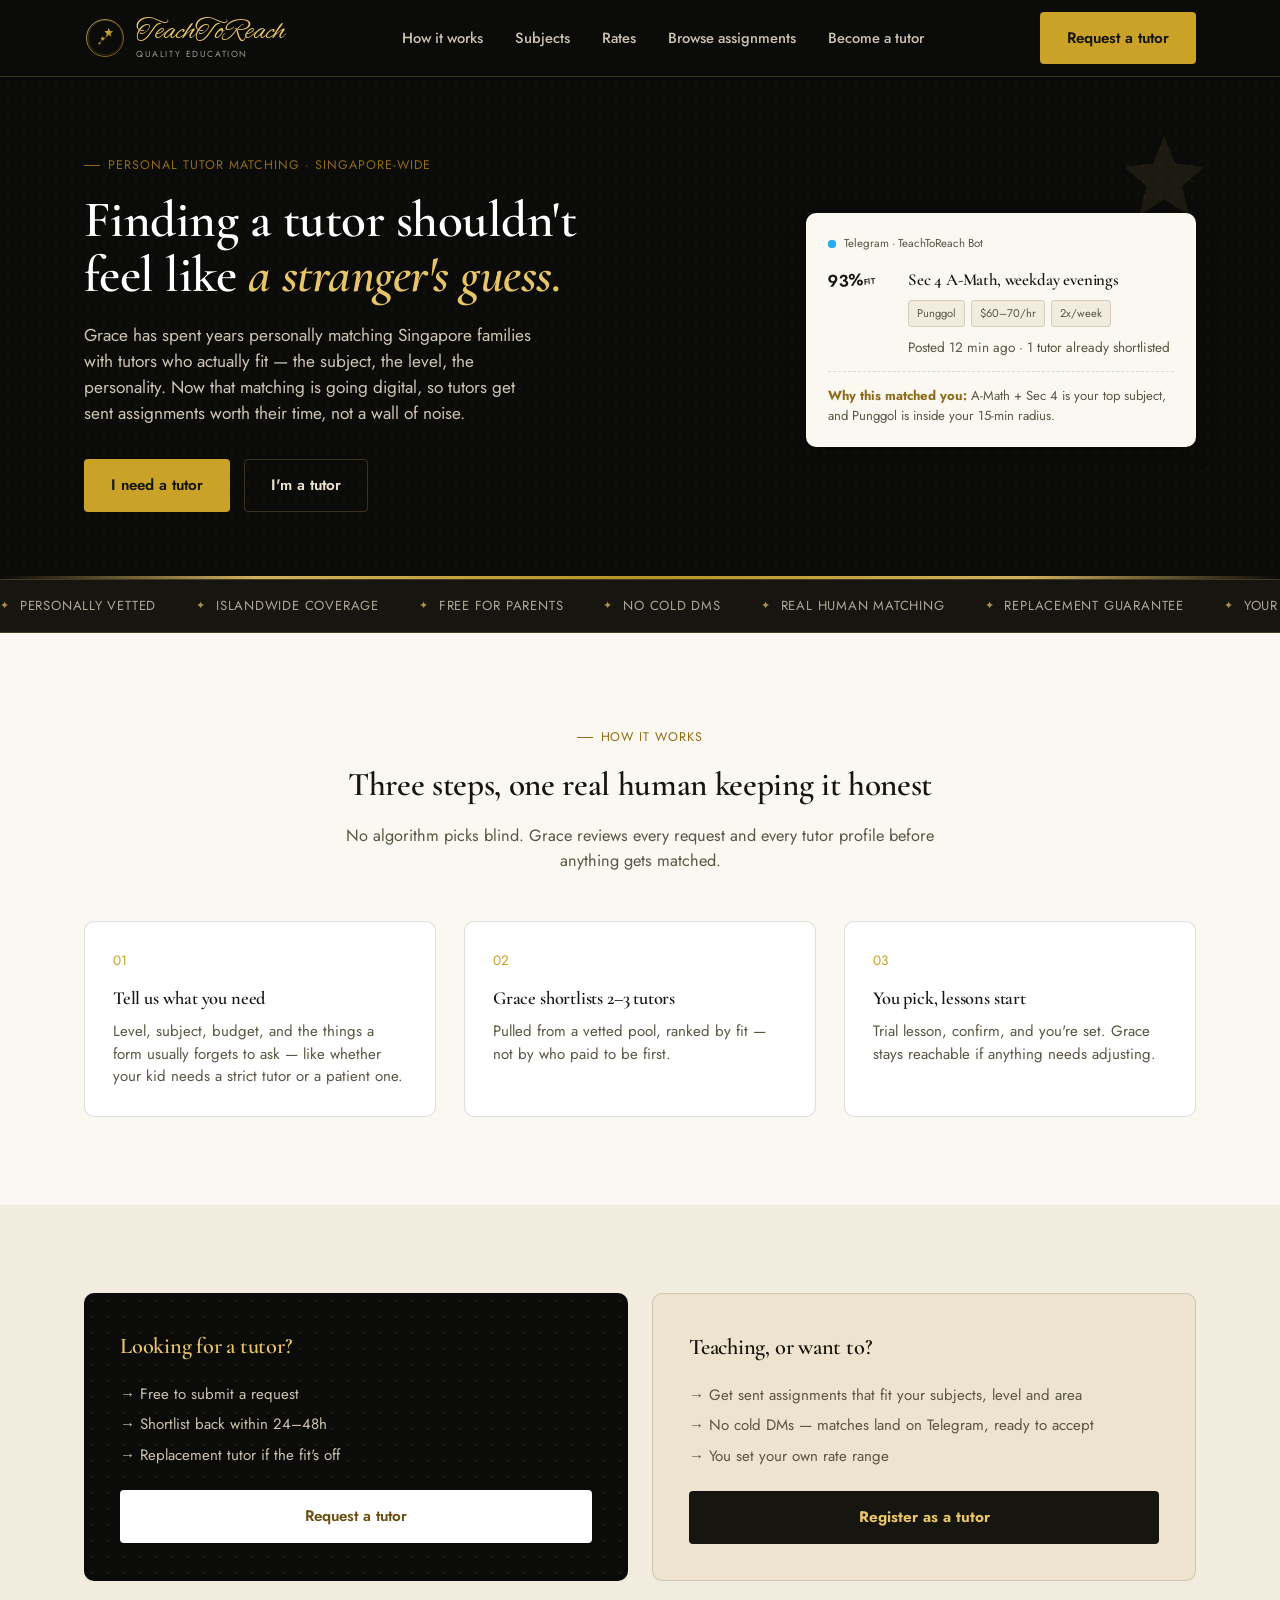
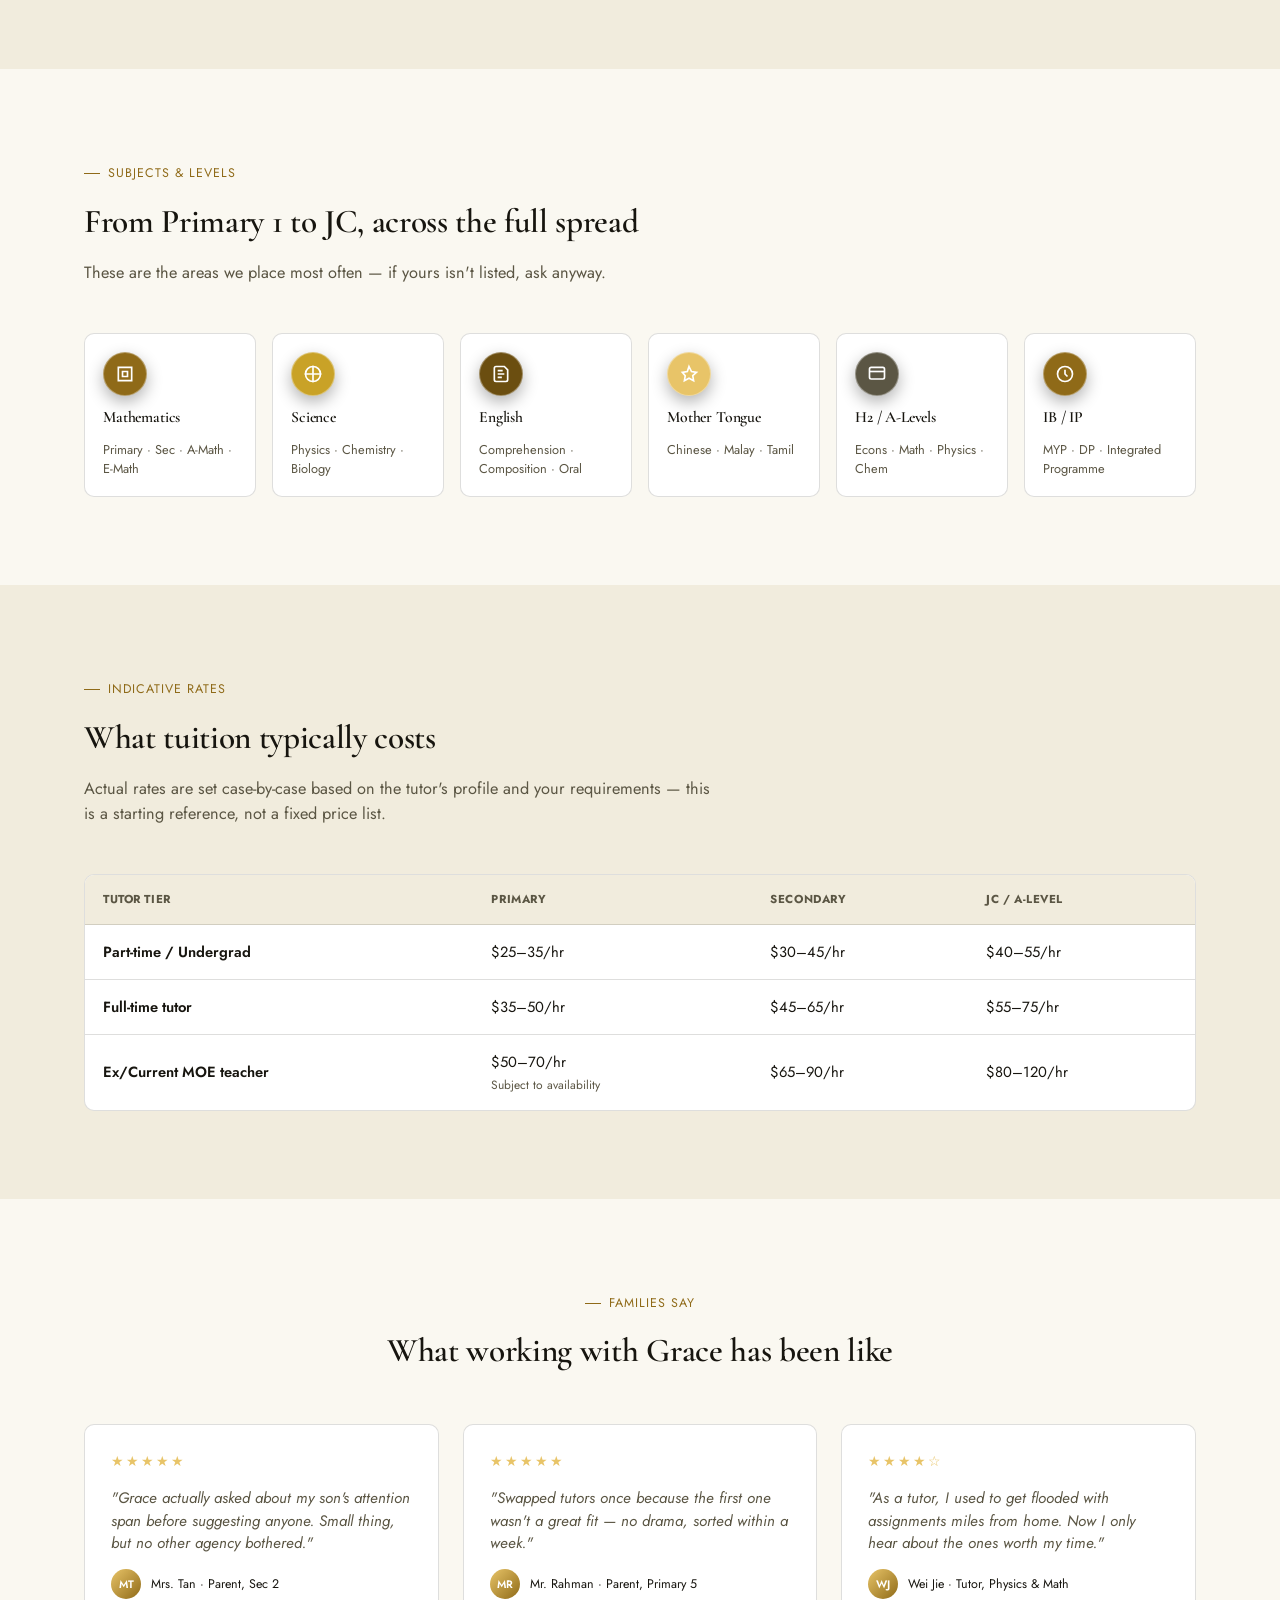
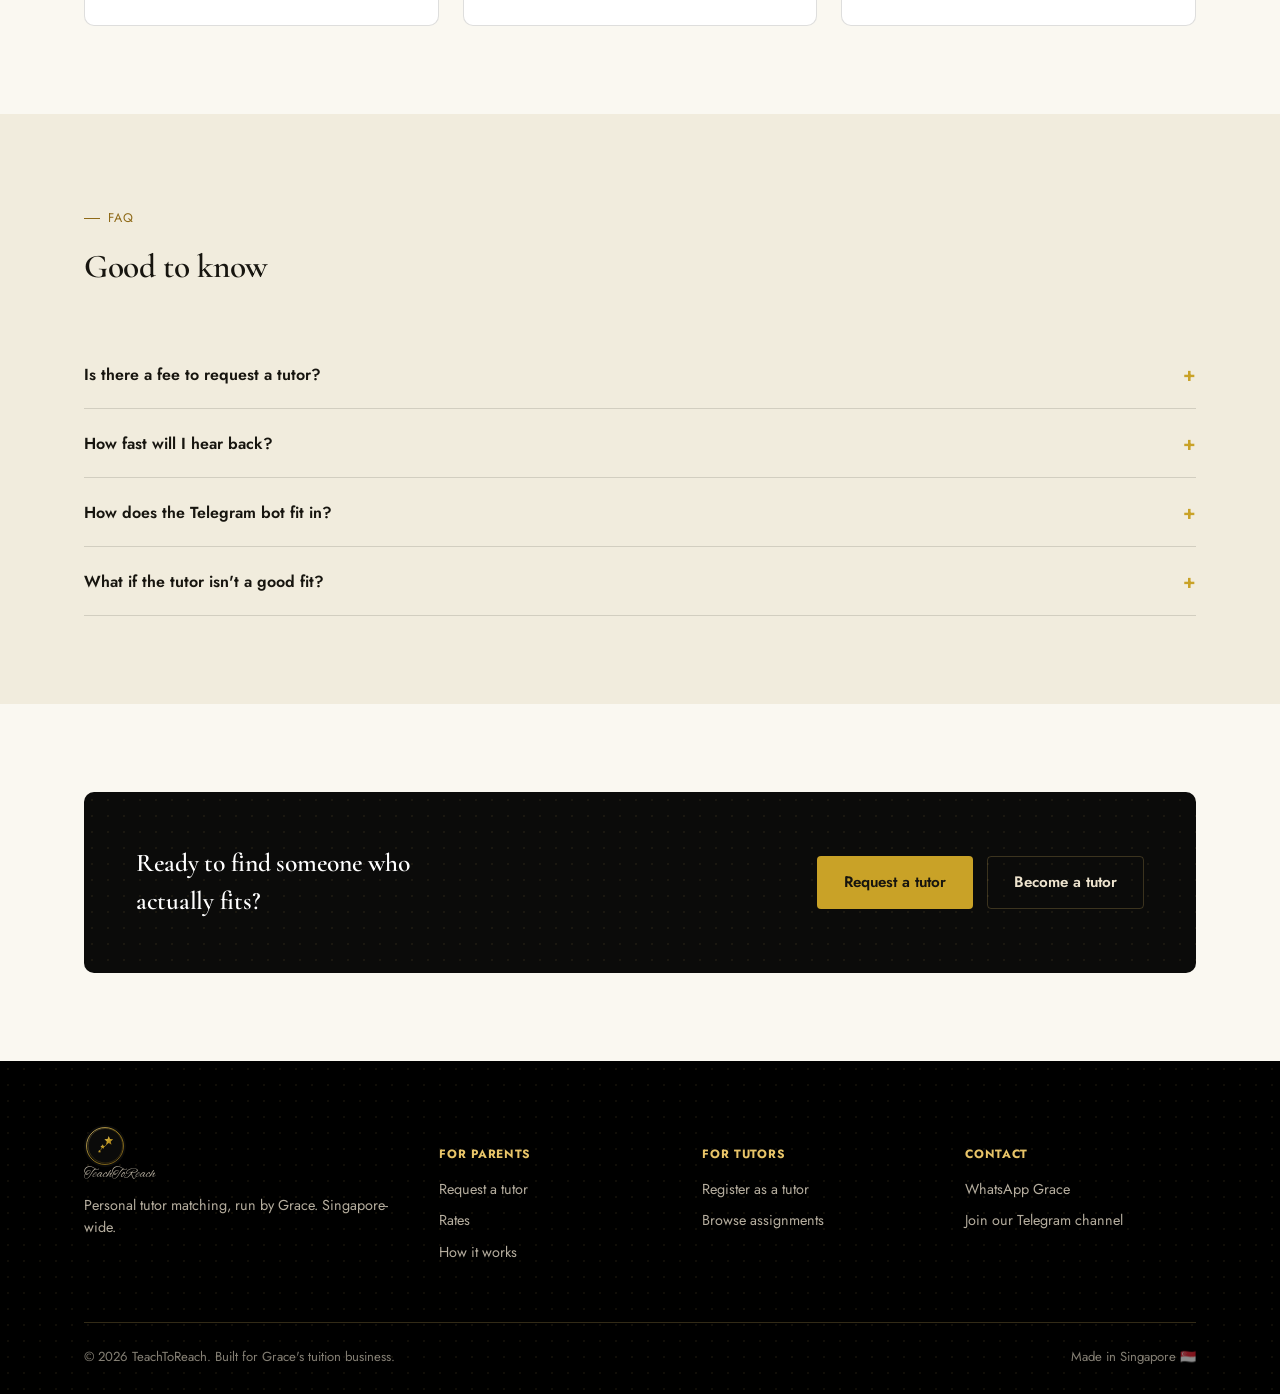
==== index.html @ 52c6189c "Wire up Grace's real Telegram channel link Replaces the placeholder Telegram links (become-tutor.htm" ====
<!DOCTYPE html>
<html lang="en">
<head>
<meta charset="UTF-8">
<meta name="viewport" content="width=device-width, initial-scale=1.0">
<title>TeachToReach — Personal tutor matching in Singapore</title>
<meta name="description" content="Grace matches Singapore families with the right tutor — and soon, tutors get matched to assignments that actually fit them, straight on Telegram.">
<link rel="icon" href="assets/logo.svg" type="image/svg+xml">
<link rel="stylesheet" href="css/styles.css?v=7">
</head>
<body>

<nav class="site-nav">
  <div class="container inner">
    <a href="index.html" class="logo"><img src="assets/logo.svg" alt="TeachToReach" class="mark"><span><span class="wordmark">TeachToReach</span><span class="logo-tagline">Quality Education</span></span></a>
    <ul class="nav-links">
      <li><a href="index.html#how-it-works">How it works</a></li>
      <li><a href="index.html#subjects">Subjects</a></li>
      <li><a href="index.html#rates">Rates</a></li>
      <li><a href="assignments.html">Browse assignments</a></li>
      <li><a href="become-tutor.html">Become a tutor</a></li>
    </ul>
    <div class="nav-cta">
      <a href="request-tutor.html" class="btn btn-coral">Request a tutor</a>
      <button class="nav-toggle" aria-label="Menu">☰</button>
    </div>
  </div>
</nav>

<header class="hero">
  <svg class="hero-deco" viewBox="0 0 200 200" xmlns="http://www.w3.org/2000/svg" aria-hidden="true">
    <path fill="#E8C468" d="M118 52 L123.8 66.6 L139 68.4 L127.4 78.6 L131 93.6 L118 85.6 L105 93.6 L108.6 78.6 L97 68.4 L112.2 66.6 Z"/>
    <path fill="#E8C468" d="M89 92 L92 99.4 L99.8 100.4 L94 105.6 L95.8 113.2 L89 109.2 L82.2 113.2 L84 105.6 L78.2 100.4 L86 99.4 Z"/>
    <path fill="#E8C468" d="M74 118 L76 122.8 L81.2 123.4 L77.2 126.9 L78.5 132 L74 129.3 L69.5 132 L70.8 126.9 L66.8 123.4 L72 122.8 Z"/>
  </svg>
  <div class="container inner">
    <div>
      <span class="eyebrow">Personal tutor matching · Singapore-wide</span>
      <h1>Finding a tutor shouldn't feel like <em>a stranger's guess.</em></h1>
      <p class="lead">Grace has spent years personally matching Singapore families with tutors who actually fit — the subject, the level, the personality. Now that matching is going digital, so tutors get sent assignments worth their time, not a wall of noise.</p>
      <div class="hero-ctas">
        <a href="request-tutor.html" class="btn btn-coral">I need a tutor</a>
        <a href="become-tutor.html" class="btn btn-outline-dark">I'm a tutor</a>
      </div>
    </div>

    <div class="match-card">
      <div class="tg-strip"><span class="tg-dot"></span> Telegram · TeachToReach Bot</div>
      <div class="row">
        <div class="tile-score high"><span class="num">93%</span><span class="lbl">FIT</span></div>
        <div>
          <h4>Sec 4 A-Math, weekday evenings</h4>
          <div class="tags">
            <span class="tag">Punggol</span>
            <span class="tag">$60–70/hr</span>
            <span class="tag">2x/week</span>
          </div>
          <p class="meta">Posted 12 min ago · 1 tutor already shortlisted</p>
        </div>
      </div>
      <div class="why"><b>Why this matched you:</b> A-Math + Sec 4 is your top subject, and Punggol is inside your 15-min radius.</div>
    </div>
  </div>
  <div class="tile-divider"></div>
</header>

<div class="marquee-strip">
  <div class="marquee-track">
    <span>Personally Vetted</span><span>Islandwide Coverage</span><span>Free For Parents</span><span>No Cold DMs</span><span>Real Human Matching</span><span>Replacement Guarantee</span><span>Your Fit, Your Choice</span><span>Quality Education</span>
    <span>Personally Vetted</span><span>Islandwide Coverage</span><span>Free For Parents</span><span>No Cold DMs</span><span>Real Human Matching</span><span>Replacement Guarantee</span><span>Your Fit, Your Choice</span><span>Quality Education</span>
  </div>
</div>

<section id="how-it-works">
  <div class="container">
    <div class="section-head center" style="margin-left:auto;margin-right:auto;">
      <span class="eyebrow">How it works</span>
      <h2>Three steps, one real human keeping it honest</h2>
      <p>No algorithm picks blind. Grace reviews every request and every tutor profile before anything gets matched.</p>
    </div>
    <div class="steps reveal">
      <div class="step">
        <span class="n">01</span>
        <h3>Tell us what you need</h3>
        <p>Level, subject, budget, and the things a form usually forgets to ask — like whether your kid needs a strict tutor or a patient one.</p>
      </div>
      <div class="step">
        <span class="n">02</span>
        <h3>Grace shortlists 2–3 tutors</h3>
        <p>Pulled from a vetted pool, ranked by fit — not by who paid to be first.</p>
      </div>
      <div class="step">
        <span class="n">03</span>
        <h3>You pick, lessons start</h3>
        <p>Trial lesson, confirm, and you're set. Grace stays reachable if anything needs adjusting.</p>
      </div>
    </div>
  </div>
</section>

<section style="background:var(--paper-2);">
  <div class="container">
    <div class="split reveal">
      <div class="split-card parent">
        <h3>Looking for a tutor?</h3>
        <ul>
          <li>→ Free to submit a request</li>
          <li>→ Shortlist back within 24–48h</li>
          <li>→ Replacement tutor if the fit's off</li>
        </ul>
        <a href="request-tutor.html" class="btn btn-block" style="background:#fff;color:var(--jade-dark);">Request a tutor</a>
      </div>
      <div class="split-card tutor">
        <h3>Teaching, or want to?</h3>
        <ul>
          <li>→ Get sent assignments that fit your subjects, level and area</li>
          <li>→ No cold DMs — matches land on Telegram, ready to accept</li>
          <li>→ You set your own rate range</li>
        </ul>
        <a href="become-tutor.html" class="btn btn-jade btn-block">Register as a tutor</a>
      </div>
    </div>
  </div>
</section>

<section id="subjects">
  <div class="container">
    <div class="section-head">
      <span class="eyebrow">Subjects &amp; levels</span>
      <h2>From Primary 1 to JC, across the full spread</h2>
      <p>These are the areas we place most often — if yours isn't listed, ask anyway.</p>
    </div>
    <div class="subject-grid reveal">
      <div class="subject-chip">
        <div class="tile"><svg viewBox="0 0 24 24" fill="none" stroke="currentColor" stroke-width="2"><path d="M4 4h16v16H4z"/><path d="M9 9h6v6H9z"/></svg></div>
        <h4>Mathematics</h4><p>Primary · Sec · A-Math · E-Math</p>
      </div>
      <div class="subject-chip">
        <div class="tile" style="--tile-c:var(--coral);"><svg viewBox="0 0 24 24" fill="none" stroke="currentColor" stroke-width="2"><path d="M12 2v20M2 12h20"/><circle cx="12" cy="12" r="9"/></svg></div>
        <h4>Science</h4><p>Physics · Chemistry · Biology</p>
      </div>
      <div class="subject-chip">
        <div class="tile" style="--tile-c:var(--jade-dark);"><svg viewBox="0 0 24 24" fill="none" stroke="currentColor" stroke-width="2"><path d="M4 19V5a2 2 0 012-2h10l4 4v12a2 2 0 01-2 2H6a2 2 0 01-2-2z"/><path d="M8 8h6M8 12h8M8 16h5"/></svg></div>
        <h4>English</h4><p>Comprehension · Composition · Oral</p>
      </div>
      <div class="subject-chip">
        <div class="tile" style="--tile-c:var(--marigold);"><svg viewBox="0 0 24 24" fill="none" stroke="currentColor" stroke-width="2"><path d="M12 3l3 6 6 1-4.5 4 1 6-5.5-3-5.5 3 1-6L4 10l6-1z"/></svg></div>
        <h4>Mother Tongue</h4><p>Chinese · Malay · Tamil</p>
      </div>
      <div class="subject-chip">
        <div class="tile" style="--tile-c:var(--ink-soft);"><svg viewBox="0 0 24 24" fill="none" stroke="currentColor" stroke-width="2"><rect x="3" y="4" width="18" height="14" rx="2"/><path d="M3 9h18"/></svg></div>
        <h4>H2 / A-Levels</h4><p>Econs · Math · Physics · Chem</p>
      </div>
      <div class="subject-chip">
        <div class="tile" style="--tile-c:var(--jade);"><svg viewBox="0 0 24 24" fill="none" stroke="currentColor" stroke-width="2"><circle cx="12" cy="12" r="9"/><path d="M12 7v5l3 3"/></svg></div>
        <h4>IB / IP</h4><p>MYP · DP · Integrated Programme</p>
      </div>
    </div>
  </div>
</section>

<section id="rates" style="background:var(--paper-2);">
  <div class="container">
    <div class="section-head">
      <span class="eyebrow">Indicative rates</span>
      <h2>What tuition typically costs</h2>
      <p>Actual rates are set case-by-case based on the tutor's profile and your requirements — this is a starting reference, not a fixed price list.</p>
    </div>
    <div class="rates-wrap reveal">
      <table class="rates">
        <thead>
          <tr><th>Tutor tier</th><th>Primary</th><th>Secondary</th><th>JC / A-Level</th></tr>
        </thead>
        <tbody>
          <tr><td class="tier">Part-time / Undergrad</td><td>$25–35/hr</td><td>$30–45/hr</td><td>$40–55/hr</td></tr>
          <tr><td class="tier">Full-time tutor</td><td>$35–50/hr</td><td>$45–65/hr</td><td>$55–75/hr</td></tr>
          <tr><td class="tier">Ex/Current MOE teacher</td><td>$50–70/hr <span class="note">Subject to availability</span></td><td>$65–90/hr</td><td>$80–120/hr</td></tr>
        </tbody>
      </table>
    </div>
  </div>
</section>

<section>
  <div class="container">
    <div class="section-head center" style="margin-left:auto;margin-right:auto;">
      <span class="eyebrow">Families say</span>
      <h2>What working with Grace has been like</h2>
    </div>
    <div class="testi-grid reveal">
      <div class="testi">
        <div class="stars">★★★★★</div>
        <p>"Grace actually asked about my son's attention span before suggesting anyone. Small thing, but no other agency bothered."</p>
        <div class="who"><span class="avatar">MT</span> Mrs. Tan · Parent, Sec 2</div>
      </div>
      <div class="testi">
        <div class="stars">★★★★★</div>
        <p>"Swapped tutors once because the first one wasn't a great fit — no drama, sorted within a week."</p>
        <div class="who"><span class="avatar">MR</span> Mr. Rahman · Parent, Primary 5</div>
      </div>
      <div class="testi">
        <div class="stars">★★★★☆</div>
        <p>"As a tutor, I used to get flooded with assignments miles from home. Now I only hear about the ones worth my time."</p>
        <div class="who"><span class="avatar">WJ</span> Wei Jie · Tutor, Physics &amp; Math</div>
      </div>
    </div>
  </div>
</section>

<section style="background:var(--paper-2);">
  <div class="container">
    <div class="section-head">
      <span class="eyebrow">FAQ</span>
      <h2>Good to know</h2>
    </div>
    <div class="faq-list reveal">
      <div class="faq-item">
        <button class="faq-q">Is there a fee to request a tutor? <span class="plus">+</span></button>
        <div class="faq-a"><p>No — submitting a request and getting a shortlist is free for parents. Agency commission is only built into the tutor's rate.</p></div>
      </div>
      <div class="faq-item">
        <button class="faq-q">How fast will I hear back? <span class="plus">+</span></button>
        <div class="faq-a"><p>Most requests get a shortlist within 24–48 hours, depending on how niche the subject or schedule is.</p></div>
      </div>
      <div class="faq-item">
        <button class="faq-q">How does the Telegram bot fit in? <span class="plus">+</span></button>
        <div class="faq-a"><p>Once you're registered as a tutor, the bot sends you new assignments that match your subjects, levels, location and rate — you accept or pass with one tap, instead of scrolling a group chat.</p></div>
      </div>
      <div class="faq-item">
        <button class="faq-q">What if the tutor isn't a good fit? <span class="plus">+</span></button>
        <div class="faq-a"><p>Let Grace know within the first couple of lessons and she'll find a replacement — no extra agency fee for the swap.</p></div>
      </div>
    </div>
  </div>
</section>

<section>
  <div class="container">
    <div class="cta-band reveal">
      <h2>Ready to find someone who actually fits?</h2>
      <div style="display:flex;gap:14px;flex-wrap:wrap;">
        <a href="request-tutor.html" class="btn btn-coral">Request a tutor</a>
        <a href="become-tutor.html" class="btn btn-outline-dark">Become a tutor</a>
      </div>
    </div>
  </div>
</section>

<footer>
  <div class="container">
    <div class="footer-grid">
      <div>
        <a href="index.html" class="logo" style="margin-bottom:14px;"><img src="assets/logo.svg" alt="TeachToReach" class="mark">TeachToReach</a>
        <p>Personal tutor matching, run by Grace. Singapore-wide.</p>
      </div>
      <div>
        <h5>For parents</h5>
        <a href="request-tutor.html">Request a tutor</a>
        <a href="index.html#rates">Rates</a>
        <a href="index.html#how-it-works">How it works</a>
      </div>
      <div>
        <h5>For tutors</h5>
        <a href="become-tutor.html">Register as a tutor</a>
        <a href="assignments.html">Browse assignments</a>
      </div>
      <div>
        <h5>Contact</h5>
        <a href="#">WhatsApp Grace</a>
        <a href="https://t.me/tuitionassignmentsttrsg" target="_blank" rel="noopener">Join our Telegram channel</a>
      </div>
    </div>
    <div class="foot-bottom">
      <span>© 2026 TeachToReach. Built for Grace's tuition business.</span>
      <span>Made in Singapore 🇸🇬</span>
    </div>
  </div>
</footer>

<script src="js/main.js?v=7"></script>
</body>
</html>
---- css/styles.css ----
/* ==========================================================================
   TeachToReach (TTR) — Design System
   Black-and-gold identity, drawn from the real TTR logo: gold ring, brush
   script wordmark, shooting-star mark, "Quality Education" tagline.
   Script: Alex Brush (logo only) / Display: Cormorant Garamond / Body: Jost
   ========================================================================== */

@import url('https://fonts.googleapis.com/css2?family=Alex+Brush&family=Cormorant+Garamond:ital,wght@0,500;0,600;0,700;1,500;1,600&family=Jost:wght@400;500;600;700&display=swap');

:root{
  --teal-deep: #0B0B0A;
  --teal-deep-2:#000000;
  --jade:       #8F6A18;
  --jade-dark:  #6B4E10;
  --coral:      #C9A227;
  --marigold:   #E8C468;
  --paper:      #FAF8F1;
  --paper-2:    #F1ECDD;
  --sand:       #EDE3CE;
  --ink:        #17150F;
  --ink-soft:   #5B5644;
  --line:       rgba(23,21,15,0.14);
  --line-on-dark: rgba(232,196,104,0.22);

  --font-display: 'Cormorant Garamond', serif;
  --font-script: 'Alex Brush', cursive;
  --font-body: 'Jost', sans-serif;
  --font-mono: 'Jost', sans-serif;

  --radius-s: 4px;
  --radius-m: 10px;
  --shadow-card: 0 1px 2px rgba(0,0,0,0.10), 0 8px 24px rgba(0,0,0,0.14);
  --container: 1160px;
}

*,*::before,*::after{ box-sizing:border-box; }
html{ scroll-behavior:smooth; }
body{
  margin:0;
  font-family:var(--font-body);
  color:var(--ink);
  background:var(--paper);
  -webkit-font-smoothing:antialiased;
  line-height:1.5;
}
img,svg{ display:block; max-width:100%; }
a{ color:inherit; text-decoration:none; }
ul{ list-style:none; margin:0; padding:0; }
h1,h2,h3,h4{ font-family:var(--font-display); margin:0; font-weight:600; letter-spacing:-0.01em; }
p{ margin:0; }
button{ font-family:inherit; cursor:pointer; }
input,select,textarea{ font-family:inherit; font-size:1rem; }

:focus-visible{
  outline:2.5px solid var(--coral);
  outline-offset:2px;
}

.container{
  max-width:var(--container);
  margin:0 auto;
  padding:0 24px;
}
.eyebrow{
  font-family:var(--font-mono);
  font-size:0.78rem;
  letter-spacing:0.08em;
  text-transform:uppercase;
  color:var(--jade);
  display:inline-flex;
  align-items:center;
  gap:8px;
}
.eyebrow::before{
  content:'';
  width:16px; height:1px;
  background:var(--jade);
}
section{ padding:88px 0; }
@media (max-width:720px){ section{ padding:56px 0; } }

/* ---------- Buttons ---------- */
.btn{
  display:inline-flex;
  align-items:center;
  justify-content:center;
  gap:8px;
  padding:14px 26px;
  border-radius:var(--radius-s);
  font-weight:600;
  font-size:0.95rem;
  border:1.5px solid transparent;
  transition:transform .15s ease, background .15s ease, border-color .15s ease, color .15s ease;
  white-space:nowrap;
}
.btn:hover{ transform:translateY(-1px); }
.btn-coral{ background:var(--coral); color:var(--ink); }
.btn-coral:hover{ background:var(--marigold); }
.btn-outline-dark{ border-color:var(--line-on-dark); color:var(--sand); }
.btn-outline-dark:hover{ border-color:var(--marigold); color:var(--marigold); }
.btn-outline{ border-color:var(--line); color:var(--ink); }
.btn-outline:hover{ border-color:var(--ink); }
.btn-jade{ background:var(--jade); color:#fff; font-weight:700; }
.btn-jade:hover{ background:var(--jade-dark); }
.split-card.tutor .btn-jade{ background:var(--ink); color:var(--marigold); }
.split-card.tutor .btn-jade:hover{ background:#000; }
.btn-block{ width:100%; }
.btn-ghost{ color:var(--jade); font-weight:600; }
.btn-ghost::after{ content:'→'; margin-left:6px; transition:transform .15s ease; display:inline-block; }
.btn-ghost:hover::after{ transform:translateX(3px); }

/* ---------- Tile badge (signature element: gold seal/medallion, echoing the logo's ring) ---------- */
.tile{
  --tile-c: var(--jade);
  width:64px; height:64px;
  background:var(--tile-c);
  border-radius:50%;
  border:1.5px solid rgba(255,255,255,0.35);
  display:flex;
  align-items:center;
  justify-content:center;
  color:#fff;
  flex-shrink:0;
  box-shadow: 0 6px 16px rgba(0,0,0,0.30);
}
.tile svg{ width:26px; height:26px; }
.tile-score{
  --tile-c: var(--marigold);
  width:66px; height:66px;
  flex-shrink:0;
  border-radius:50%;
  transform:rotate(-4deg);
  border:1.5px dashed rgba(255,255,255,0.5);
  font-family:var(--font-mono);
  font-weight:600;
  flex-direction:column;
  gap:0;
}
.tile-score .num{ font-size:1.05rem; line-height:1; font-weight:600; }
.tile-score .lbl{ font-size:0.52rem; letter-spacing:0.06em; opacity:0.9; }
.tile-score.high{ --tile-c: var(--jade); }
.tile-score.mid{ --tile-c: var(--marigold); }
.tile-score.low{ --tile-c: var(--ink-soft); }

/* ---------- Gold hairline divider ---------- */
.tile-divider{
  height:3px;
  background-image: linear-gradient(90deg,
    transparent 0%, var(--marigold) 20%, var(--coral) 50%, var(--marigold) 80%, transparent 100%);
  opacity:0.9;
}

/* ---------- Nav ---------- */
.site-nav{
  position:sticky; top:0; z-index:50;
  background:var(--teal-deep);
  border-bottom:1px solid var(--line-on-dark);
}
.site-nav .inner{
  display:flex; align-items:center; justify-content:space-between;
  height:76px;
}
.logo{
  font-family:var(--font-script);
  font-size:1.9rem; font-weight:400;
  color:var(--marigold);
  display:flex; align-items:center; gap:10px;
  line-height:1;
}
.logo img.mark{
  width:42px; height:42px; border-radius:50%;
  flex-shrink:0;
}
.logo > span{ display:flex; flex-direction:column; }
.logo .wordmark{ line-height:1; }
.logo-tagline{
  font-family:var(--font-body);
  font-size:0.55rem; letter-spacing:0.18em; text-transform:uppercase;
  color:var(--sand); opacity:0.65; display:block; margin-top:3px;
}
.nav-links{ display:flex; align-items:center; gap:32px; }
.nav-links a{
  color:var(--sand); font-size:0.92rem; font-weight:500; opacity:0.85;
}
.nav-links a:hover{ opacity:1; }
.nav-cta{ display:flex; gap:12px; align-items:center; flex-shrink:0; }
.nav-toggle{
  display:none; background:none; border:1.5px solid var(--line-on-dark); color:var(--sand);
  width:38px; height:38px; border-radius:var(--radius-s); font-size:1rem; flex-shrink:0;
}
@media (max-width:880px){
  .nav-links{ display:none; }
  .nav-cta .btn-outline-dark{ display:none; }
  .nav-toggle{ display:block; }
}
@media (max-width:480px){
  .container{ padding:0 16px; }
  .site-nav .inner{ height:64px; }
  .logo{ font-size:1.4rem; gap:8px; }
  .logo img.mark{ width:34px; height:34px; }
  .logo-tagline{ font-size:0.46rem; letter-spacing:0.14em; }
  .nav-cta{ gap:8px; }
  .nav-cta .btn{ padding:9px 14px; font-size:0.8rem; }
}

/* ---------- Hero ---------- */
.hero{
  background:var(--teal-deep);
  color:var(--sand);
  padding:72px 0 0;
  overflow:hidden;
}
.hero .inner{
  display:grid;
  grid-template-columns:1.05fr 0.95fr;
  gap:56px;
  align-items:center;
  padding-bottom:64px;
}
@media (max-width:960px){
  .hero{ padding-top:40px; }
  .hero .inner{ grid-template-columns:1fr; gap:40px; padding-bottom:48px; }
}
.hero h1{
  font-size:clamp(2.2rem, 4vw, 3.4rem);
  color:#fff;
  line-height:1.08;
  margin:18px 0 20px;
}
.hero h1 em{ font-style:italic; color:var(--marigold); }
.hero p.lead{
  font-size:1.08rem;
  color:var(--sand);
  opacity:0.86;
  max-width:46ch;
  margin-bottom:32px;
}
.hero-ctas{ display:flex; gap:14px; flex-wrap:wrap; }

/* Match card mock */
.match-card{
  background:var(--paper);
  color:var(--ink);
  border-radius:var(--radius-m);
  padding:22px;
  box-shadow:var(--shadow-card);
  position:relative;
  max-width:390px;
  margin-left:auto;
}
@media (max-width:960px){
  .match-card{ max-width:100%; margin-left:0; }
}
.match-card .tg-strip{
  display:flex; align-items:center; gap:8px;
  font-family:var(--font-mono); font-size:0.72rem;
  color:var(--ink-soft); margin-bottom:14px;
}
.tg-dot{ width:8px; height:8px; border-radius:50%; background:#2AABEE; }
.match-card .row{ display:flex; align-items:flex-start; gap:14px; }
.match-card h4{ font-size:1.05rem; margin-bottom:4px; }
.match-card .tags{ display:flex; gap:6px; flex-wrap:wrap; margin:8px 0 10px; }
.tag{
  font-family:var(--font-mono); font-size:0.7rem;
  padding:4px 8px; border-radius:4px;
  background:var(--paper-2); color:var(--ink-soft);
  border:1px solid var(--line);
}
.match-card .meta{ font-size:0.85rem; color:var(--ink-soft); }
.match-card .why{
  margin-top:14px; padding-top:14px; border-top:1px dashed var(--line);
  font-size:0.82rem; color:var(--ink-soft);
}
.match-card .why b{ color:var(--jade); }

/* ---------- Section headers ---------- */
.section-head{ max-width:640px; margin-bottom:48px; }
.section-head h2{ font-size:clamp(1.7rem,2.6vw,2.3rem); margin:14px 0 14px; }
.section-head p{ color:var(--ink-soft); font-size:1.02rem; }
.section-head.center{ margin-left:auto; margin-right:auto; text-align:center; }

/* ---------- How it works ---------- */
.steps{ display:grid; grid-template-columns:repeat(3,1fr); gap:28px; }
.step{
  background:#fff; border:1px solid var(--line); border-radius:var(--radius-m);
  padding:28px;
}
.step .n{
  font-family:var(--font-mono); color:var(--coral); font-size:0.85rem;
  display:block; margin-bottom:14px;
}
.step h3{ font-size:1.15rem; margin-bottom:8px; }
.step p{ color:var(--ink-soft); font-size:0.94rem; }
@media (max-width:880px){ .steps{ grid-template-columns:1fr; } }

/* ---------- Audience split ---------- */
.split{ display:grid; grid-template-columns:1fr 1fr; gap:24px; }
.split-card{
  border-radius:var(--radius-m); padding:36px;
  display:flex; flex-direction:column; gap:14px;
}
.split-card.parent{ background:var(--teal-deep); color:var(--sand); }
.split-card.tutor{ background:var(--sand); border:1px solid var(--line); }
.split-card h3{ font-size:1.4rem; font-family:var(--font-display); }
.split-card.parent h3{ color:var(--marigold); }
.split-card ul{ display:flex; flex-direction:column; gap:8px; margin:6px 0 10px; }
.split-card li{ font-size:0.94rem; display:flex; gap:8px; }
.split-card.parent li{ color:rgba(237,227,206,0.85); }
.split-card.tutor li{ color:var(--ink-soft); }
@media (max-width:780px){ .split{ grid-template-columns:1fr; } }

/* ---------- Subject grid ---------- */
.subject-grid{ display:grid; grid-template-columns:repeat(auto-fill,minmax(150px,1fr)); gap:16px; }
.subject-chip{
  background:#fff; border:1px solid var(--line); border-radius:var(--radius-m);
  padding:18px; display:flex; flex-direction:column; gap:10px;
}
.subject-chip .tile{ width:44px; height:44px; }
.subject-chip .tile svg{ width:20px; height:20px; }
.subject-chip h4{ font-size:0.98rem; }
.subject-chip p{ font-size:0.8rem; color:var(--ink-soft); }

/* ---------- Rates table ---------- */
.rates-wrap{ overflow-x:auto; border:1px solid var(--line); border-radius:var(--radius-m); background:#fff; }
table.rates{ width:100%; border-collapse:collapse; min-width:640px; }
table.rates th,table.rates td{ padding:16px 18px; text-align:left; border-bottom:1px solid var(--line); font-size:0.92rem; }
table.rates th{ font-family:var(--font-mono); font-size:0.72rem; text-transform:uppercase; letter-spacing:0.05em; color:var(--ink-soft); background:var(--paper-2); }
table.rates td.tier{ font-weight:600; }
table.rates tr:last-child td{ border-bottom:none; }
table.rates td span.note{ display:block; font-size:0.75rem; color:var(--ink-soft); margin-top:2px; }

/* ---------- Testimonials ---------- */
.testi-grid{ display:grid; grid-template-columns:repeat(3,1fr); gap:24px; }
.testi{
  background:#fff; border:1px solid var(--line); border-radius:var(--radius-m); padding:26px;
  display:flex; flex-direction:column; gap:14px;
}
.testi .stars{ color:var(--marigold); letter-spacing:2px; font-size:0.9rem; }
.testi p{ font-size:0.95rem; color:var(--ink-soft); font-style:italic; }
.testi .who{ font-family:var(--font-mono); font-size:0.78rem; color:var(--ink); }
@media (max-width:880px){ .testi-grid{ grid-template-columns:1fr; } }

/* ---------- FAQ ---------- */
.faq-item{ border-bottom:1px solid var(--line); }
.faq-q{
  width:100%; background:none; border:none; text-align:left;
  padding:20px 0; display:flex; justify-content:space-between; align-items:center;
  font-weight:600; font-size:1rem; color:var(--ink);
}
.faq-q .plus{ font-family:var(--font-mono); color:var(--coral); font-size:1.2rem; transition:transform .2s ease; }
.faq-item.open .faq-q .plus{ transform:rotate(45deg); }
.faq-a{ max-height:0; overflow:hidden; transition:max-height .25s ease; }
.faq-a p{ padding-bottom:20px; color:var(--ink-soft); font-size:0.94rem; max-width:70ch; }

/* ---------- CTA band ---------- */
.cta-band{
  background:var(--teal-deep); color:var(--sand); border-radius:var(--radius-m);
  padding:52px; display:flex; justify-content:space-between; align-items:center; gap:24px; flex-wrap:wrap;
}
.cta-band h2{ color:#fff; font-size:1.6rem; max-width:26ch; }
@media (max-width:780px){ .cta-band{ padding:34px; } }
@media (max-width:480px){ .cta-band{ padding:26px; } .cta-band h2{ font-size:1.35rem; } }

/* ---------- Footer ---------- */
footer{ background:var(--teal-deep-2); color:var(--sand); padding:64px 0 28px; }
.footer-grid{ display:grid; grid-template-columns:1.4fr 1fr 1fr 1fr; gap:32px; margin-bottom:48px; }
.footer-grid h5{ font-family:var(--font-mono); font-size:0.75rem; text-transform:uppercase; letter-spacing:0.06em; color:var(--marigold); margin-bottom:16px; }
.footer-grid a, .footer-grid p{ font-size:0.9rem; color:rgba(241,231,211,0.75); display:block; margin-bottom:10px; }
.footer-grid a:hover{ color:#fff; }
.foot-bottom{ border-top:1px solid var(--line-on-dark); padding-top:24px; font-size:0.82rem; color:rgba(241,231,211,0.55); display:flex; justify-content:space-between; flex-wrap:wrap; gap:10px; }
@media (max-width:880px){ .footer-grid{ grid-template-columns:1fr 1fr; } }
@media (max-width:520px){ .footer-grid{ grid-template-columns:1fr; gap:28px; } }

/* ---------- Forms (multi-step) ---------- */
.form-shell{
  background:#fff; border:1px solid var(--line); border-radius:var(--radius-m);
  padding:40px; max-width:760px; margin:0 auto;
}
@media (max-width:600px){ .form-shell{ padding:24px; } }
.progress{ display:flex; gap:8px; margin-bottom:36px; }
.progress .bar{ flex:1; height:4px; background:var(--line); border-radius:2px; overflow:hidden; }
.progress .bar span{ display:block; height:100%; width:0; background:var(--jade); transition:width .3s ease; }
.progress .bar.done span{ width:100%; }
.progress .bar.active span{ width:50%; }
.step-label{ font-family:var(--font-mono); font-size:0.75rem; color:var(--ink-soft); text-transform:uppercase; letter-spacing:0.05em; margin-bottom:6px; display:block; }
.step-pane{ display:none; }
.step-pane.active{ display:block; animation:fadein .25s ease; }
@keyframes fadein{ from{opacity:0; transform:translateY(6px);} to{opacity:1; transform:translateY(0);} }

.field{ margin-bottom:22px; }
.field label{ display:block; font-size:0.88rem; font-weight:600; margin-bottom:8px; }
.field .hint{ font-size:0.78rem; color:var(--ink-soft); font-weight:400; margin-top:6px; }
.field input[type=text], .field input[type=tel], .field input[type=email], .field input[type=number], .field select, .field textarea{
  width:100%; padding:12px 14px; border:1.5px solid var(--line); border-radius:var(--radius-s);
  background:var(--paper); color:var(--ink);
}
.field textarea{ resize:vertical; min-height:90px; }
.field input:focus, .field select:focus, .field textarea:focus{ border-color:var(--jade); }
.grid-2{ display:grid; grid-template-columns:1fr 1fr; gap:18px; }
@media (max-width:600px){ .grid-2{ grid-template-columns:1fr; } }

.chip-select{ display:flex; flex-wrap:wrap; gap:10px; }
.chip-select input{ display:none; }
.chip-select label{
  padding:9px 16px; border:1.5px solid var(--line); border-radius:20px;
  font-size:0.85rem; font-weight:500; color:var(--ink-soft); margin:0;
  transition:all .15s ease;
}
.chip-select input:checked + label{ background:var(--jade); border-color:var(--jade); color:#fff; }

.form-nav{ display:flex; justify-content:space-between; margin-top:32px; }
.form-error{ color:#B3261E; font-size:0.85rem; margin-top:16px; }

.success-pane{ text-align:center; padding:20px 0; }
.success-pane .tile{ margin:0 auto 20px; }
.success-pane h3{ font-size:1.4rem; margin-bottom:10px; }
.success-pane p{ color:var(--ink-soft); max-width:48ch; margin:0 auto 24px; }

/* ---------- Instant tutor-match teaser (in the request-a-tutor success pane) ---------- */
.match-teaser{
  text-align:left; max-width:520px; margin:0 auto 24px;
  padding-top:20px; border-top:1px dashed var(--line);
}
.match-teaser-intro{ font-weight:600; margin-bottom:10px; color:var(--ink); }
.match-teaser-card{
  display:flex; gap:14px; align-items:flex-start;
  padding:14px 0; border-bottom:1px solid var(--line);
}
.match-teaser-card:last-of-type{ border-bottom:none; }
.match-teaser-card .tile-score{ width:52px; height:52px; flex-shrink:0; }
.match-teaser-card h4{ font-size:1rem; margin-bottom:4px; }
.match-teaser-card .tags{ display:flex; gap:6px; flex-wrap:wrap; margin:6px 0; }
.match-teaser-card .meta{ font-size:0.85rem; color:var(--ink-soft); }
.match-teaser-note, .match-teaser-empty{ font-size:0.85rem; color:var(--ink-soft); margin-top:14px; }

/* ---------- Assignments page ---------- */
.filters{ display:flex; gap:14px; flex-wrap:wrap; margin-bottom:36px; }
.filters select{ padding:10px 14px; border:1.5px solid var(--line); border-radius:var(--radius-s); background:#fff; }
.assignment-grid{ display:grid; grid-template-columns:repeat(2,1fr); gap:20px; }
@media (max-width:880px){ .assignment-grid{ grid-template-columns:1fr; } }
.assignment-card{
  background:#fff; border:1px solid var(--line); border-radius:var(--radius-m); padding:24px;
  display:flex; gap:16px;
}
.assignment-card .body{ flex:1; }
.assignment-card h4{ font-size:1.05rem; margin-bottom:6px; }
.assignment-card .tags{ display:flex; gap:6px; flex-wrap:wrap; margin:8px 0 12px; }
.assignment-card .meta-row{ display:flex; justify-content:space-between; align-items:center; font-size:0.85rem; color:var(--ink-soft); margin-top:10px; padding-top:12px; border-top:1px dashed var(--line); }
.assignment-card .rate{ font-family:var(--font-mono); font-weight:500; color:var(--ink); }

/* ---------- Page header (inner pages) ---------- */
.page-head{ background:var(--teal-deep); color:var(--sand); padding:56px 0 48px; }
.page-head .eyebrow{ color:var(--marigold); }
.page-head .eyebrow::before{ background:var(--marigold); }
.page-head h1{ color:#fff; font-size:clamp(1.9rem,3vw,2.6rem); margin-top:14px; }
.page-head p{ color:var(--sand); opacity:0.85; max-width:60ch; margin-top:12px; }

.notice{
  background:var(--paper-2); border:1px dashed var(--line); border-radius:var(--radius-s);
  padding:14px 16px; font-size:0.85rem; color:var(--ink-soft); margin-bottom:28px;
}
.notice b{ color:var(--jade); }

/* ---------- Telegram channel CTA (become-tutor page) ---------- */
.telegram-cta{
  background:#fff; border:1.5px solid var(--line); border-left:4px solid #2AABEE;
  border-radius:var(--radius-m); padding:28px; margin-bottom:28px;
  display:flex; flex-wrap:wrap; gap:20px; align-items:center; justify-content:space-between;
}
.telegram-cta-text{ flex:1; min-width:240px; }
.telegram-cta-text .tg-strip{ margin-bottom:10px; }
.telegram-cta-text h3{ font-size:1.2rem; margin-bottom:8px; }
.telegram-cta-text p{ color:var(--ink-soft); font-size:0.92rem; max-width:56ch; }
.telegram-cta-btn{ flex-shrink:0; white-space:nowrap; }

/* ---------- Texture: faint dot-grain on dark surfaces ---------- */
.hero, .split-card.parent, .cta-band, footer, .page-head{ position:relative; }
.hero::before, .split-card.parent::before, .cta-band::before, footer::before, .page-head::before{
  content:''; position:absolute; inset:0; pointer-events:none;
  background-image:radial-gradient(rgba(232,196,104,0.07) 1px, transparent 1.4px);
  background-size:16px 16px;
}
.hero > .container, .hero .tile-divider,
.split-card.parent > *, .cta-band > *, footer > .container, .page-head > .container{
  position:relative; z-index:1;
}

/* ---------- Hero star watermark ---------- */
.hero-deco{
  position:absolute; top:-40px; right:-40px; width:380px; height:380px;
  opacity:0.08; pointer-events:none; z-index:0;
}
@media (max-width:960px){ .hero-deco{ width:260px; height:260px; top:-20px; right:-30px; } }

/* ---------- Live status dot ---------- */
.tg-dot{ position:relative; }
.tg-dot::after{
  content:''; position:absolute; inset:0; border-radius:50%;
  background:#2AABEE; animation:pulse-ring 2s ease-out infinite;
}
@keyframes pulse-ring{
  0%{ transform:scale(1); opacity:0.7; }
  100%{ transform:scale(2.6); opacity:0; }
}

/* ---------- Card hover-lift ---------- */
.step, .subject-chip, .testi, .assignment-card, .split-card{
  transition:transform .22s ease, box-shadow .22s ease;
}
.step:hover, .subject-chip:hover, .testi:hover, .assignment-card:hover{
  transform:translateY(-4px);
  box-shadow:var(--shadow-card);
}
.split-card:hover{ transform:translateY(-3px); }

/* ---------- Nav scroll shadow ---------- */
.site-nav{ transition:box-shadow .2s ease; }
.site-nav.scrolled{ box-shadow:0 8px 24px rgba(0,0,0,0.35); }

/* ---------- Testimonial avatars ---------- */
.testi .who{ display:flex; align-items:center; gap:10px; }
.testi .avatar{
  width:30px; height:30px; border-radius:50%; flex-shrink:0;
  display:flex; align-items:center; justify-content:center;
  background:linear-gradient(135deg, var(--marigold), var(--jade));
  color:#fff; font-family:var(--font-mono); font-size:0.68rem; font-weight:600;
}

/* ---------- Scroll reveal ---------- */
.reveal{ opacity:0; transform:translateY(18px); transition:opacity .6s ease, transform .6s ease; }
.reveal.in{ opacity:1; transform:translateY(0); }
@media (prefers-reduced-motion:reduce){
  .reveal{ opacity:1; transform:none; transition:none; }
  .tg-dot::after{ animation:none; }
}

/* ---------- Coverage marquee ---------- */
.marquee-strip{
  background:var(--ink); border-top:1px solid var(--line-on-dark); border-bottom:1px solid var(--line-on-dark);
  overflow:hidden; padding:16px 0;
}
.marquee-track{
  display:flex; gap:40px; white-space:nowrap; width:max-content;
  animation:marquee 32s linear infinite;
}
.marquee-strip:hover .marquee-track{ animation-play-state:paused; }
.marquee-track span{
  font-family:var(--font-mono); font-size:0.82rem; letter-spacing:0.06em; text-transform:uppercase;
  color:var(--sand); opacity:0.7; display:inline-flex; align-items:center; gap:10px;
}
.marquee-track span::before{ content:'\2726'; color:var(--marigold); font-size:0.7rem; }
@keyframes marquee{ from{ transform:translateX(0); } to{ transform:translateX(-50%); } }
@media (prefers-reduced-motion:reduce){ .marquee-track{ animation:none; } }
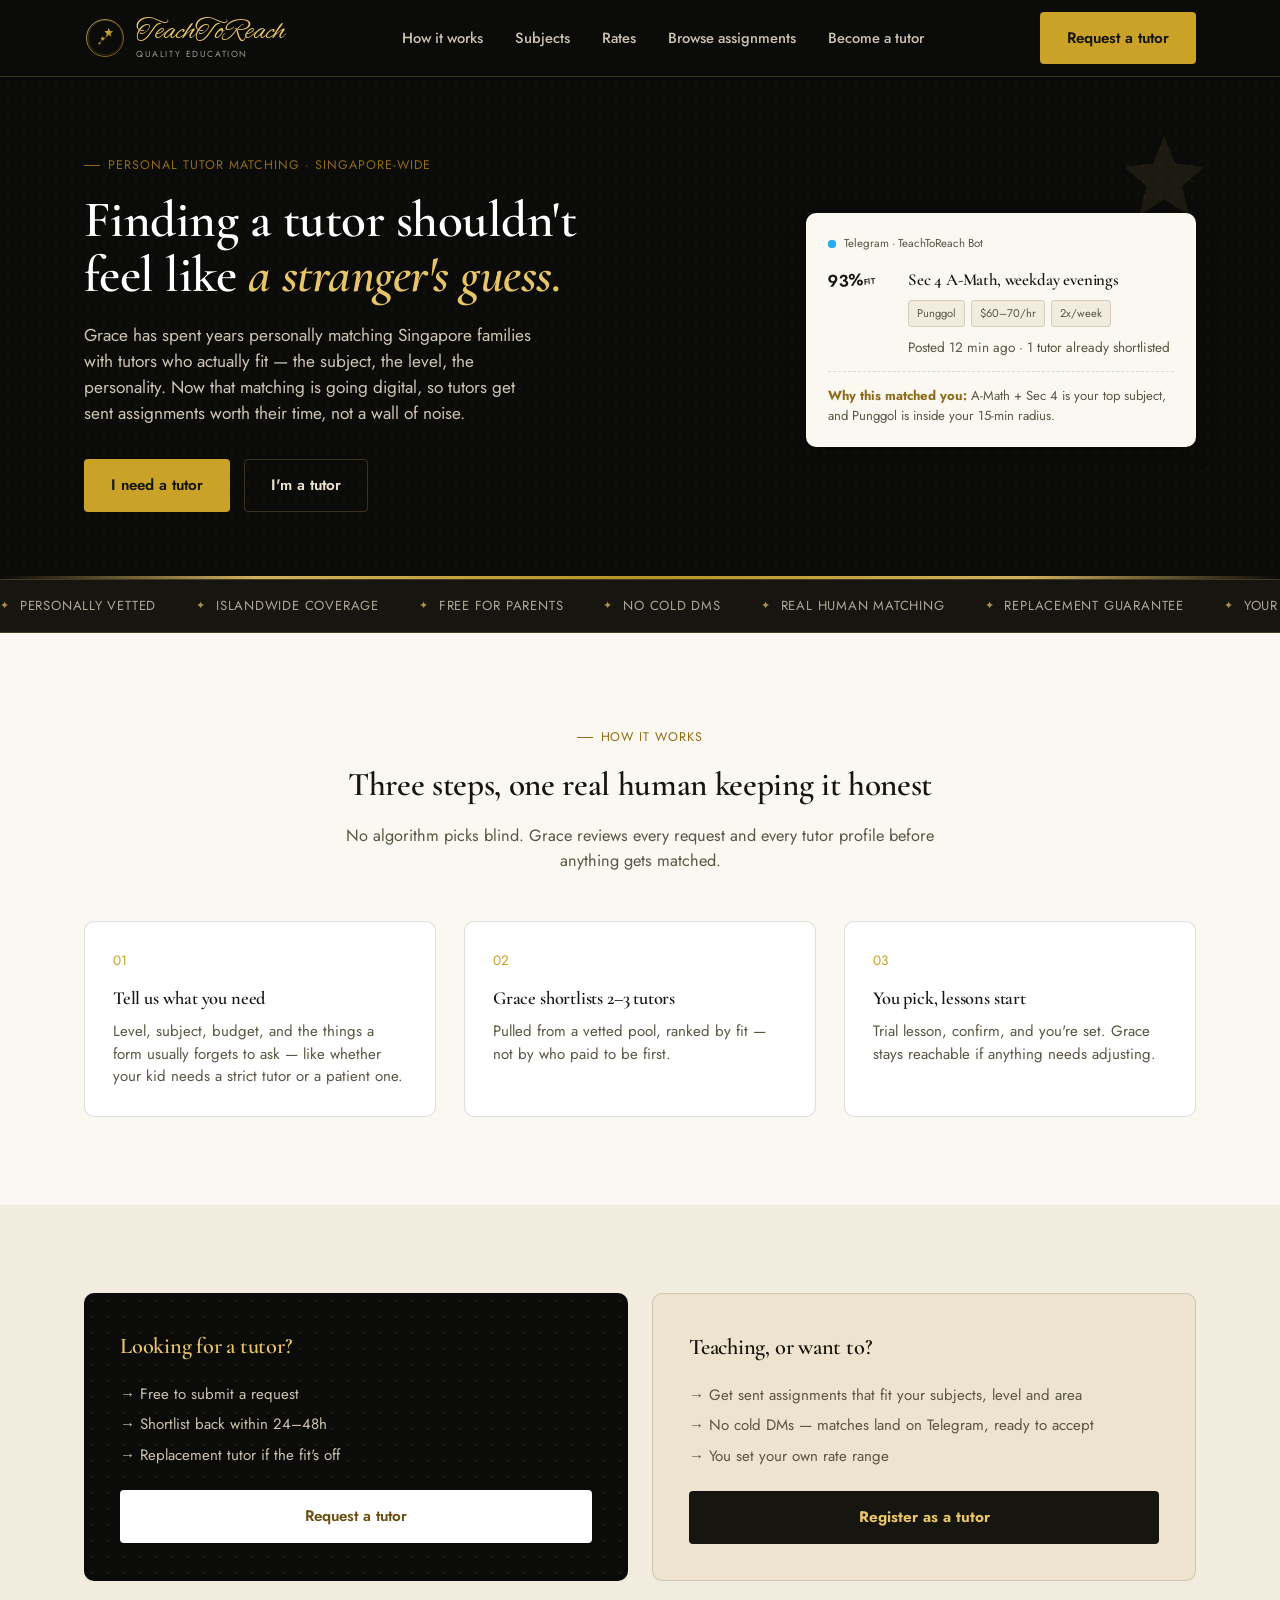
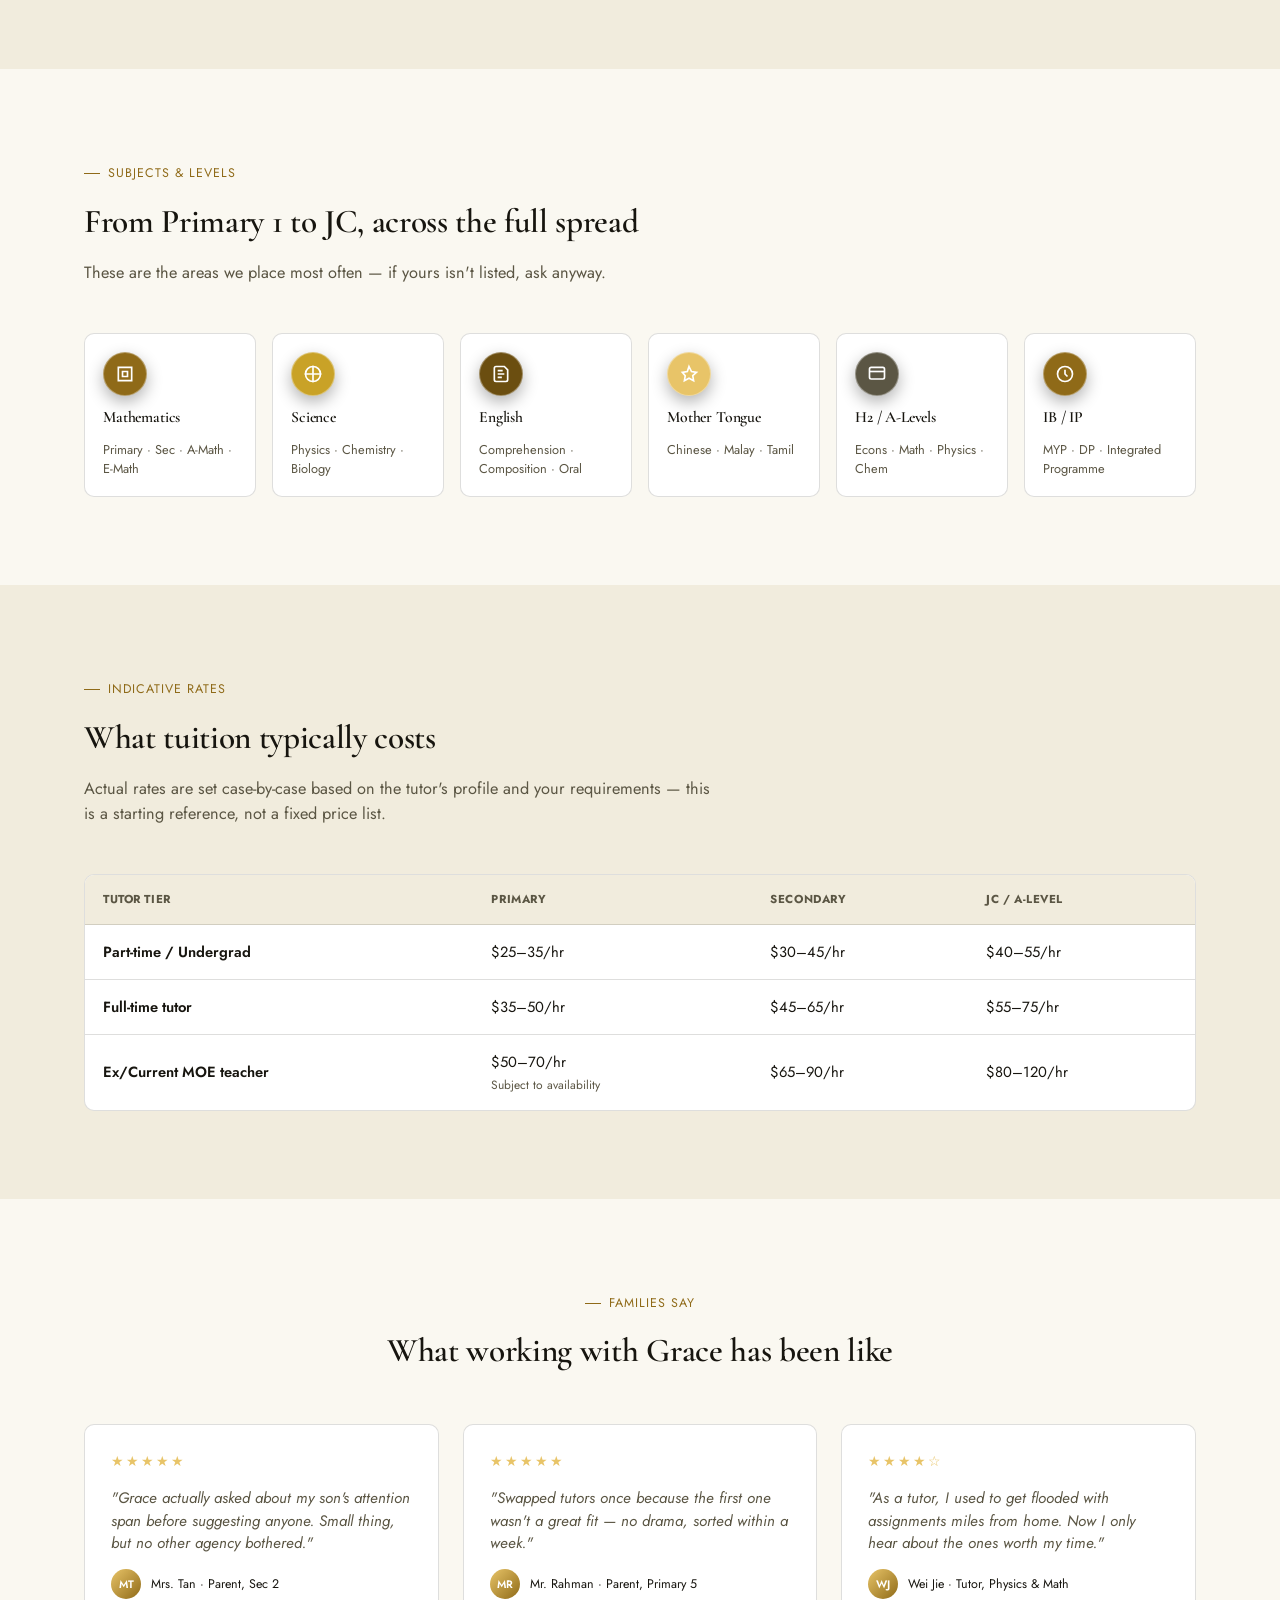
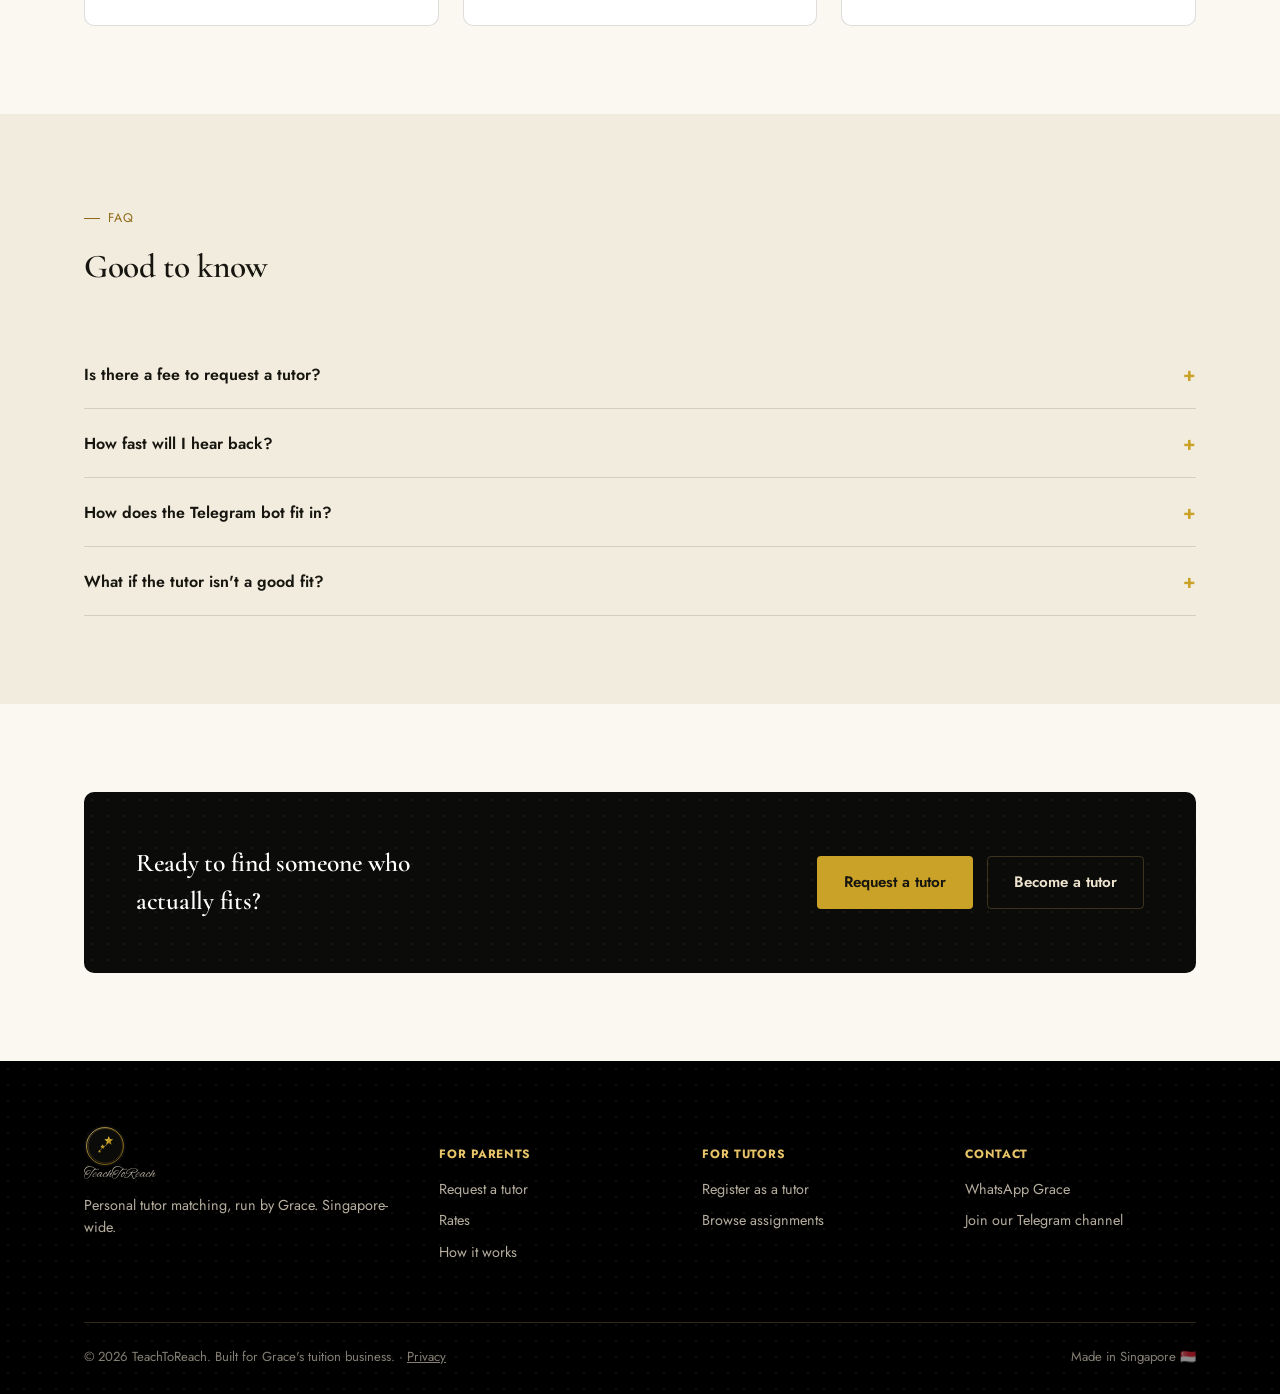
==== commit e2a0fa38: "Add social sharing, SEO basics, and a privacy policy page - Open Graph + Twitter Card meta tags on a" ====
--- a/index.html
+++ b/index.html
@@ -5,8 +5,20 @@
 <meta name="viewport" content="width=device-width, initial-scale=1.0">
 <title>TeachToReach — Personal tutor matching in Singapore</title>
 <meta name="description" content="Grace matches Singapore families with the right tutor — and soon, tutors get matched to assignments that actually fit them, straight on Telegram.">
+<meta property="og:type" content="website">
+<meta property="og:site_name" content="TeachToReach">
+<meta property="og:title" content="TeachToReach — Personal tutor matching in Singapore">
+<meta property="og:description" content="Grace matches Singapore families with the right tutor — and soon, tutors get matched to assignments that actually fit them, straight on Telegram.">
+<meta property="og:image" content="https://teach-to-reach.netlify.app/assets/og-image.png">
+<meta property="og:image:width" content="1200">
+<meta property="og:image:height" content="630">
+<meta property="og:url" content="https://teach-to-reach.netlify.app/">
+<meta name="twitter:card" content="summary_large_image">
+<meta name="twitter:title" content="TeachToReach — Personal tutor matching in Singapore">
+<meta name="twitter:description" content="Grace matches Singapore families with the right tutor — and soon, tutors get matched to assignments that actually fit them, straight on Telegram.">
+<meta name="twitter:image" content="https://teach-to-reach.netlify.app/assets/og-image.png">
 <link rel="icon" href="assets/logo.svg" type="image/svg+xml">
-<link rel="stylesheet" href="css/styles.css?v=7">
+<link rel="stylesheet" href="css/styles.css?v=8">
 </head>
 <body>
 
@@ -35,16 +47,16 @@
   </svg>
   <div class="container inner">
     <div>
-      <span class="eyebrow">Personal tutor matching · Singapore-wide</span>
-      <h1>Finding a tutor shouldn't feel like <em>a stranger's guess.</em></h1>
-      <p class="lead">Grace has spent years personally matching Singapore families with tutors who actually fit — the subject, the level, the personality. Now that matching is going digital, so tutors get sent assignments worth their time, not a wall of noise.</p>
-      <div class="hero-ctas">
+      <span class="eyebrow hero-enter d1">Personal tutor matching · Singapore-wide</span>
+      <h1 class="hero-enter d2">Finding a tutor shouldn't feel like <em>a stranger's guess.</em></h1>
+      <p class="lead hero-enter d3">Grace has spent years personally matching Singapore families with tutors who actually fit — the subject, the level, the personality. Now that matching is going digital, so tutors get sent assignments worth their time, not a wall of noise.</p>
+      <div class="hero-ctas hero-enter d4">
         <a href="request-tutor.html" class="btn btn-coral">I need a tutor</a>
         <a href="become-tutor.html" class="btn btn-outline-dark">I'm a tutor</a>
       </div>
     </div>
 
-    <div class="match-card">
+    <div class="match-card hero-enter d5">
       <div class="tg-strip"><span class="tg-dot"></span> Telegram · TeachToReach Bot</div>
       <div class="row">
         <div class="tile-score high"><span class="num">93%</span><span class="lbl">FIT</span></div>
@@ -271,12 +283,12 @@
       </div>
     </div>
     <div class="foot-bottom">
-      <span>© 2026 TeachToReach. Built for Grace's tuition business.</span>
+      <span>© 2026 TeachToReach. Built for Grace's tuition business. · <a href="privacy.html" style="text-decoration:underline;">Privacy</a></span>
       <span>Made in Singapore 🇸🇬</span>
     </div>
   </div>
 </footer>
 
-<script src="js/main.js?v=7"></script>
+<script src="js/main.js?v=8"></script>
 </body>
 </html>
--- a/css/styles.css
+++ b/css/styles.css
@@ -186,8 +186,10 @@
 .nav-cta{ display:flex; gap:12px; align-items:center; flex-shrink:0; }
 .nav-toggle{
   display:none; background:none; border:1.5px solid var(--line-on-dark); color:var(--sand);
-  width:38px; height:38px; border-radius:var(--radius-s); font-size:1rem; flex-shrink:0;
-}
+  width:44px; height:44px; border-radius:var(--radius-s); font-size:1rem; flex-shrink:0;
+  cursor:pointer; transition:border-color .15s ease, color .15s ease;
+}
+.nav-toggle:hover{ border-color:var(--marigold); color:var(--marigold); }
 @media (max-width:880px){
   .nav-links{ display:none; }
   .nav-cta .btn-outline-dark{ display:none; }
@@ -526,11 +528,34 @@
   color:#fff; font-family:var(--font-mono); font-size:0.68rem; font-weight:600;
 }
 
-/* ---------- Scroll reveal ---------- */
-.reveal{ opacity:0; transform:translateY(18px); transition:opacity .6s ease, transform .6s ease; }
-.reveal.in{ opacity:1; transform:translateY(0); }
+/* ---------- Scroll reveal (subtle, staggered per child) ---------- */
+.reveal > *{
+  opacity:0; transform:translateY(12px);
+  transition:opacity .35s cubic-bezier(.25,.46,.45,.94), transform .35s cubic-bezier(.25,.46,.45,.94);
+}
+.reveal.in > *{ opacity:1; transform:translateY(0); }
+.reveal.in > *:nth-child(1){ transition-delay:0ms; }
+.reveal.in > *:nth-child(2){ transition-delay:60ms; }
+.reveal.in > *:nth-child(3){ transition-delay:120ms; }
+.reveal.in > *:nth-child(4){ transition-delay:180ms; }
+.reveal.in > *:nth-child(5){ transition-delay:240ms; }
+.reveal.in > *:nth-child(6){ transition-delay:300ms; }
+.reveal.in > *:nth-child(n+7){ transition-delay:340ms; }
+
+/* ---------- Hero entrance sequence (page load, once) ---------- */
+.hero-enter{
+  opacity:0; transform:translateY(14px);
+  transition:opacity .5s cubic-bezier(.25,.46,.45,.94), transform .5s cubic-bezier(.25,.46,.45,.94);
+}
+.hero-enter.in{ opacity:1; transform:translateY(0); }
+.hero-enter.d1{ transition-delay:0ms; }
+.hero-enter.d2{ transition-delay:80ms; }
+.hero-enter.d3{ transition-delay:160ms; }
+.hero-enter.d4{ transition-delay:240ms; }
+.hero-enter.d5{ transition-delay:340ms; }
+
 @media (prefers-reduced-motion:reduce){
-  .reveal{ opacity:1; transform:none; transition:none; }
+  .reveal > *, .hero-enter{ opacity:1; transform:none; transition:none; }
   .tg-dot::after{ animation:none; }
 }
 
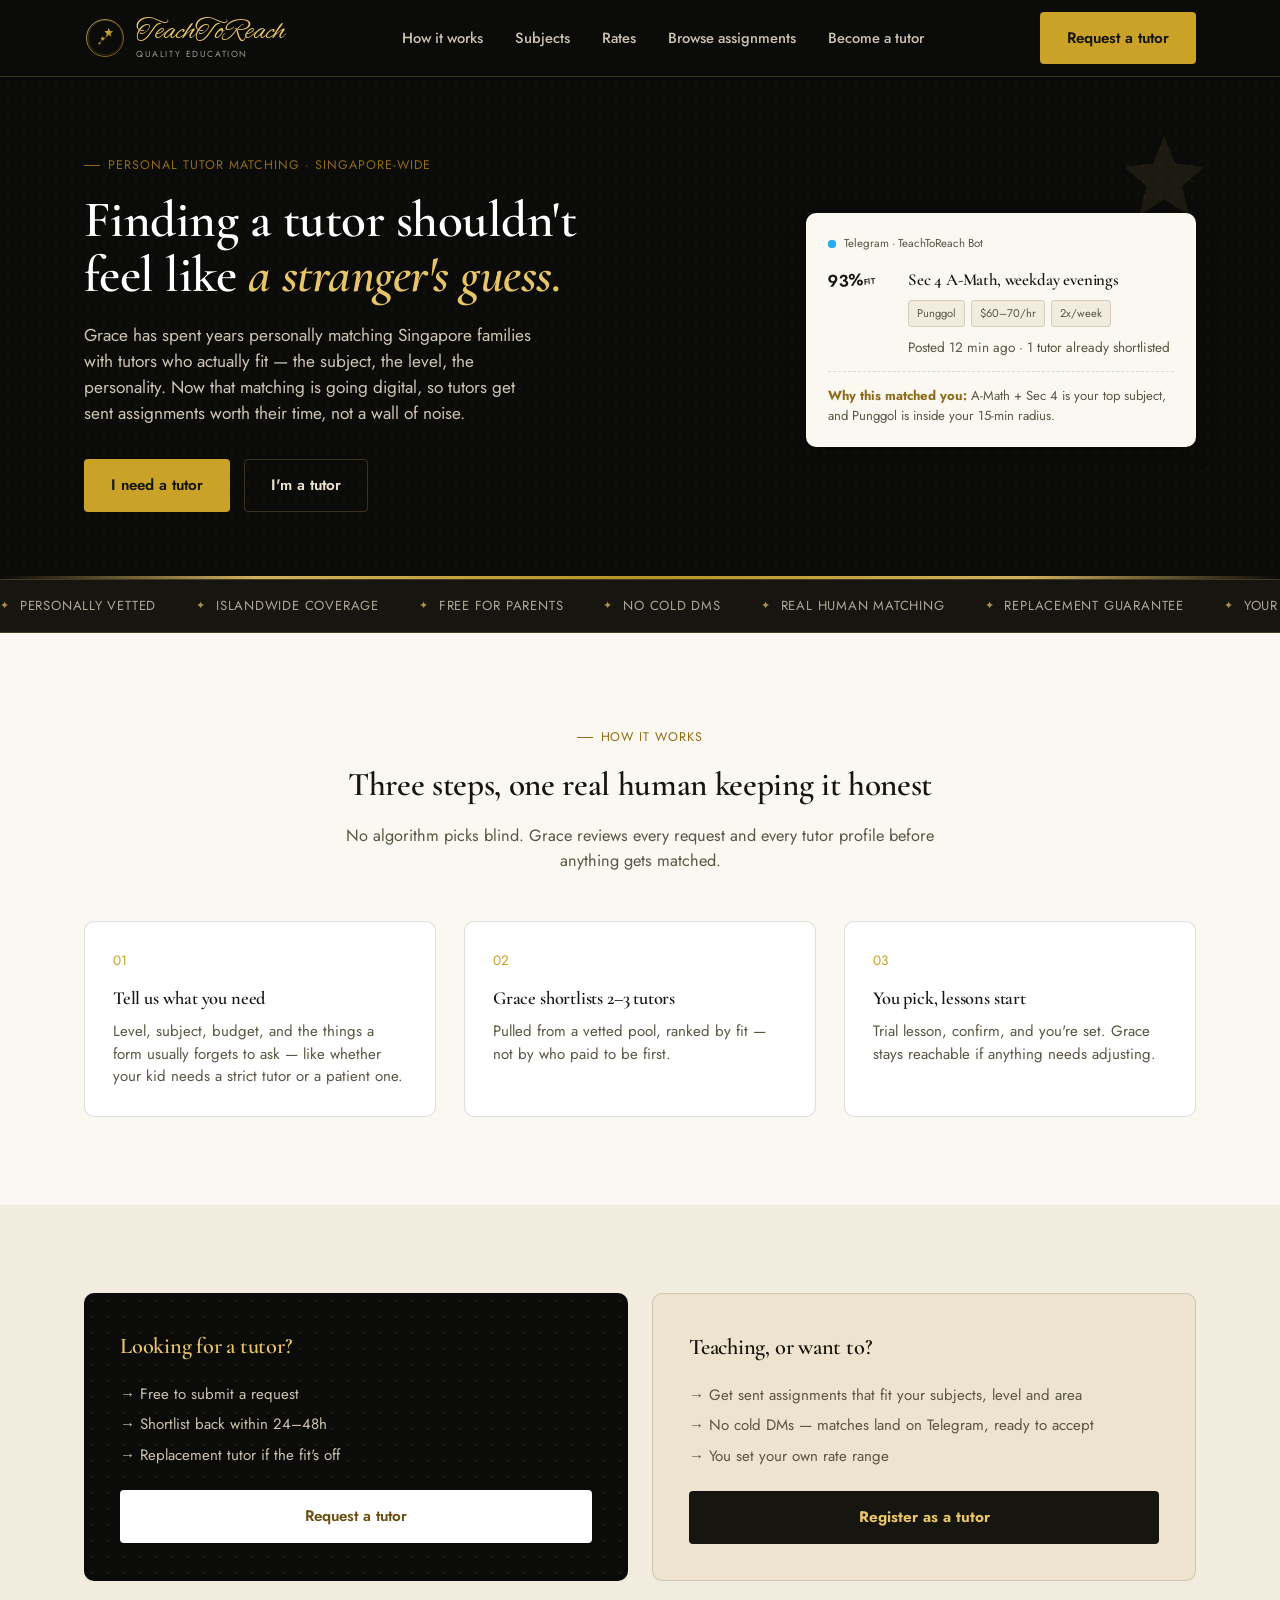
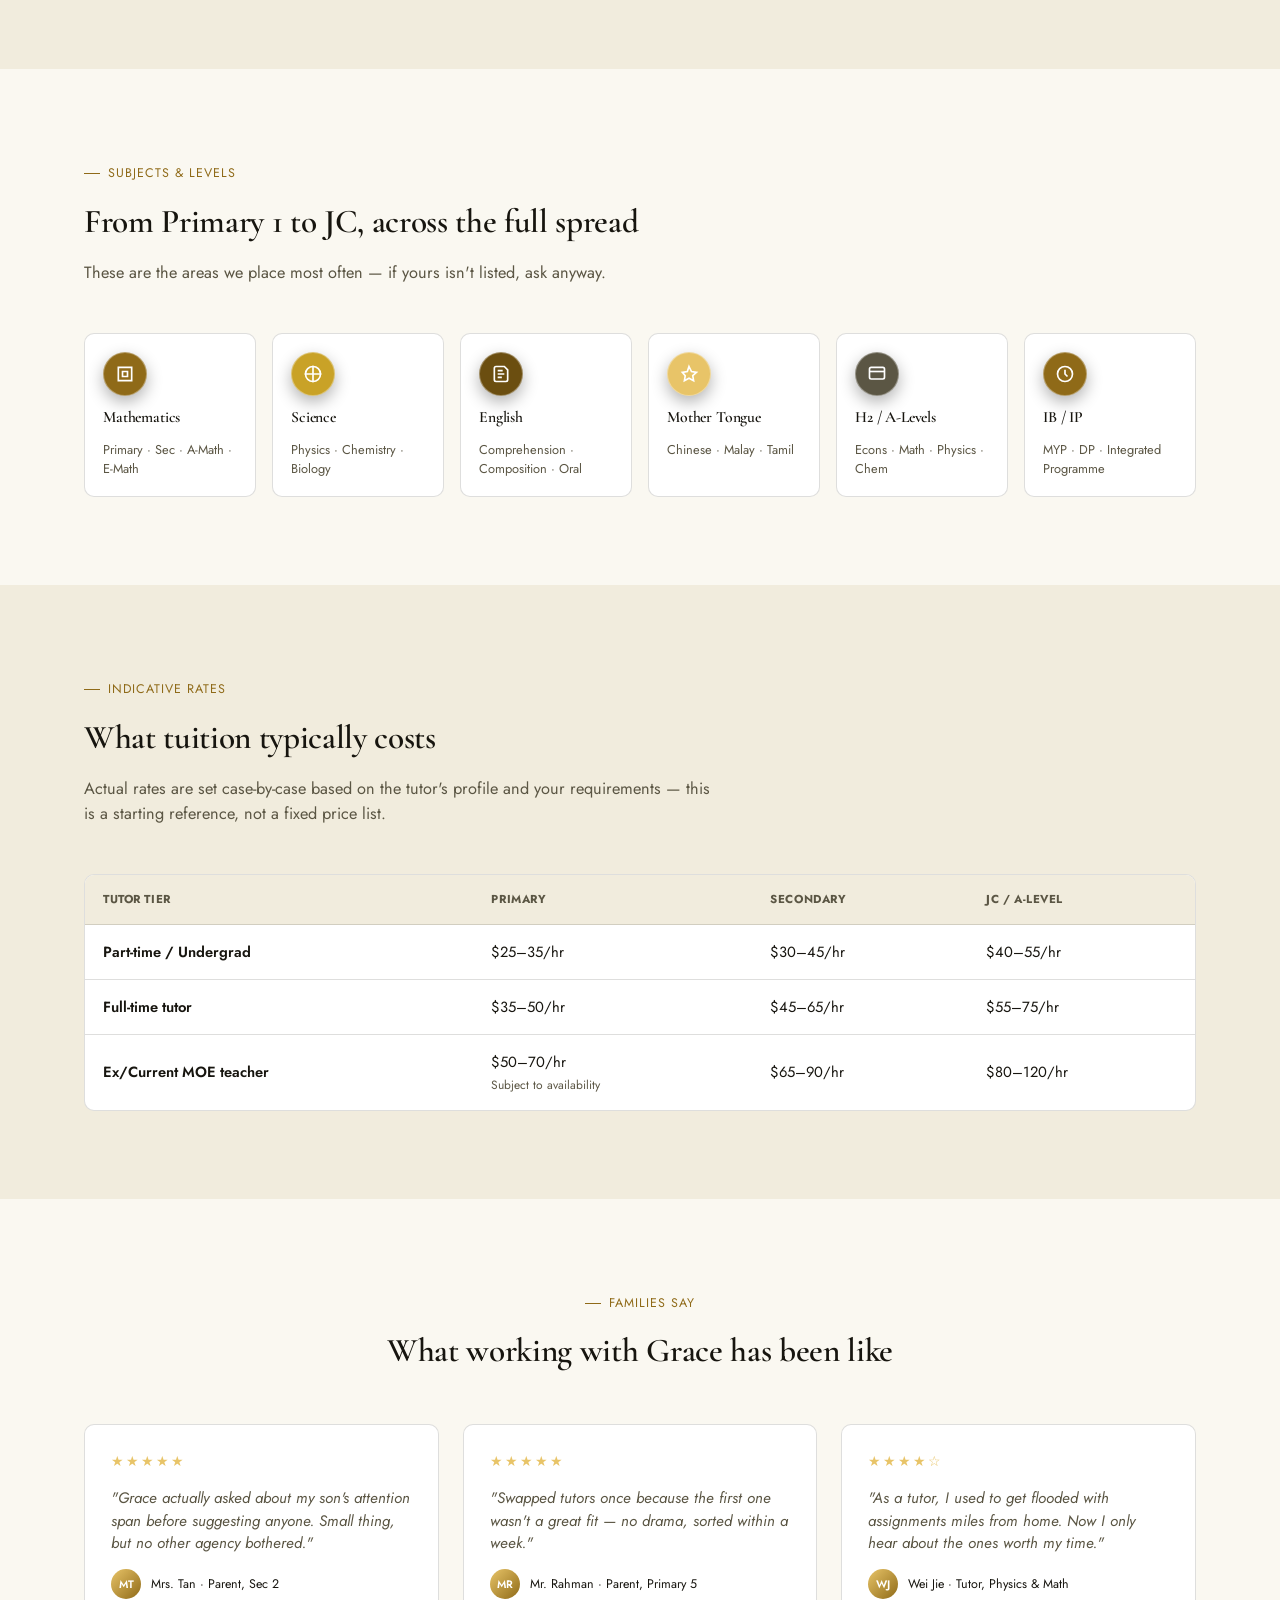
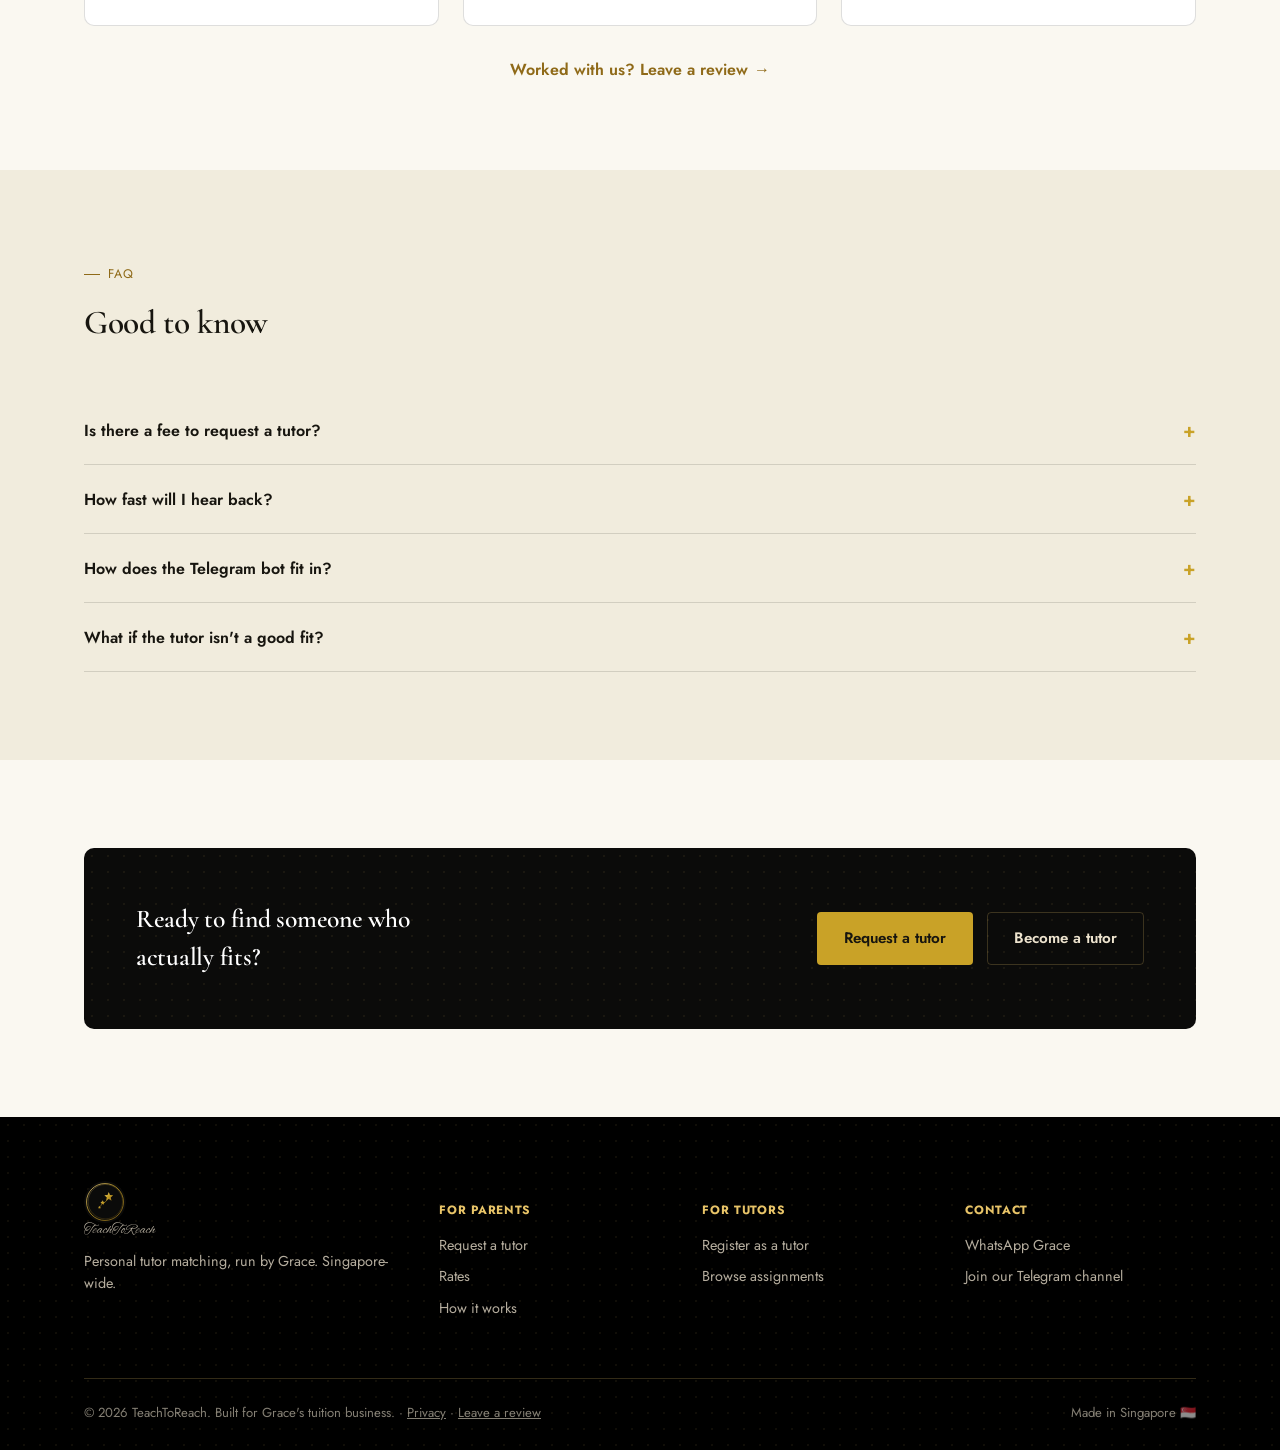
==== commit 79a7671e: "Add a reviews system with moderation, seeded with mockup reviews New leave-a-review.html lets parent" ====
--- a/index.html
+++ b/index.html
@@ -18,7 +18,7 @@
 <meta name="twitter:description" content="Grace matches Singapore families with the right tutor — and soon, tutors get matched to assignments that actually fit them, straight on Telegram.">
 <meta name="twitter:image" content="https://teach-to-reach.netlify.app/assets/og-image.png">
 <link rel="icon" href="assets/logo.svg" type="image/svg+xml">
-<link rel="stylesheet" href="css/styles.css?v=8">
+<link rel="stylesheet" href="css/styles.css?v=9">
 </head>
 <body>
 
@@ -216,6 +216,9 @@
         <div class="who"><span class="avatar">WJ</span> Wei Jie · Tutor, Physics &amp; Math</div>
       </div>
     </div>
+    <p style="text-align:center;margin-top:32px;">
+      <a href="leave-a-review.html" class="btn-ghost">Worked with us? Leave a review</a>
+    </p>
   </div>
 </section>
 
@@ -283,12 +286,12 @@
       </div>
     </div>
     <div class="foot-bottom">
-      <span>© 2026 TeachToReach. Built for Grace's tuition business. · <a href="privacy.html" style="text-decoration:underline;">Privacy</a></span>
+      <span>© 2026 TeachToReach. Built for Grace's tuition business. · <a href="privacy.html" style="text-decoration:underline;">Privacy</a> · <a href="leave-a-review.html" style="text-decoration:underline;">Leave a review</a></span>
       <span>Made in Singapore 🇸🇬</span>
     </div>
   </div>
 </footer>
 
-<script src="js/main.js?v=8"></script>
+<script src="js/main.js?v=9"></script>
 </body>
 </html>
--- a/css/styles.css
+++ b/css/styles.css
@@ -410,6 +410,18 @@
 }
 .chip-select input:checked + label{ background:var(--jade); border-color:var(--jade); color:#fff; }
 
+/* ---------- Star rating input (review form) ---------- */
+.star-input{ display:flex; flex-direction:row-reverse; justify-content:flex-end; gap:6px; }
+.star-input input{ display:none; }
+.star-input label{
+  font-size:2.1rem; line-height:1; color:var(--line); cursor:pointer;
+  transition:color .15s ease, transform .15s ease;
+}
+.star-input label:hover{ transform:scale(1.08); }
+.star-input input:checked ~ label,
+.star-input label:hover,
+.star-input label:hover ~ label{ color:var(--marigold); }
+
 .form-nav{ display:flex; justify-content:space-between; margin-top:32px; }
 .form-error{ color:#B3261E; font-size:0.85rem; margin-top:16px; }
 
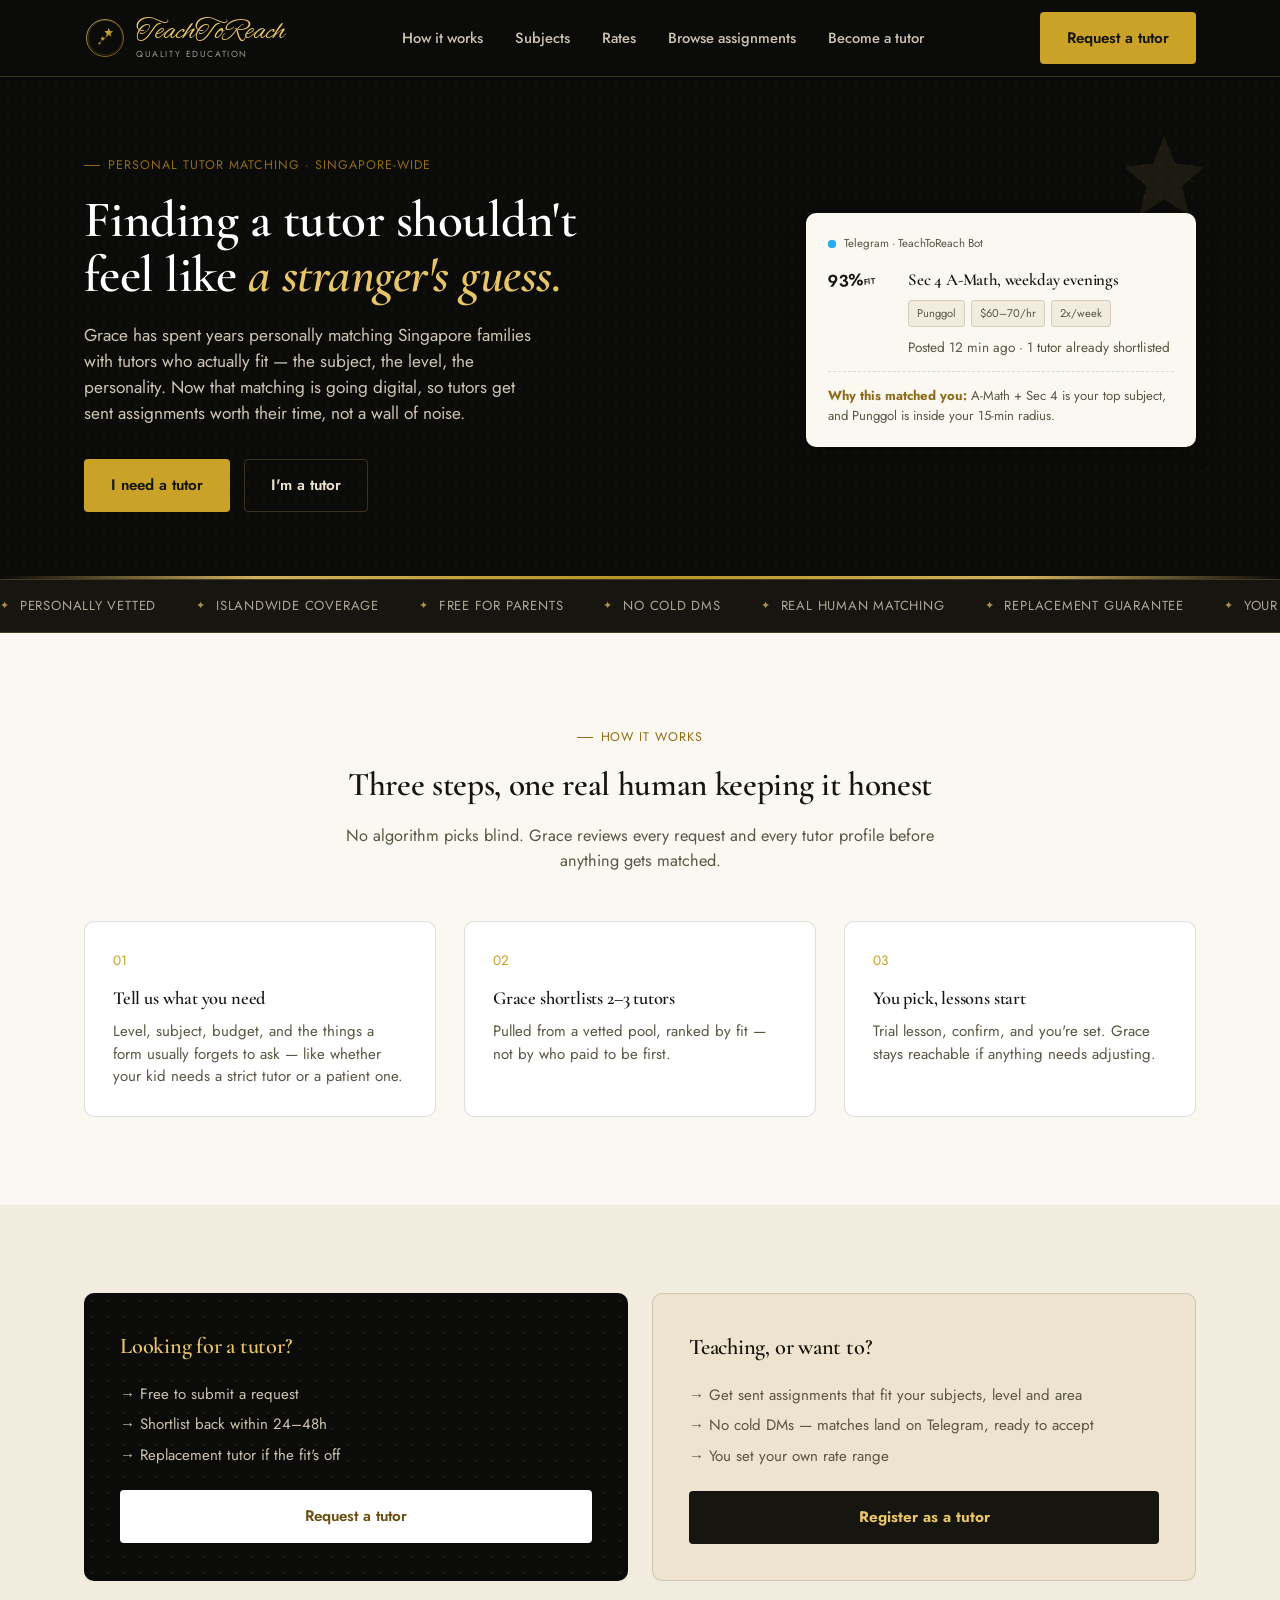
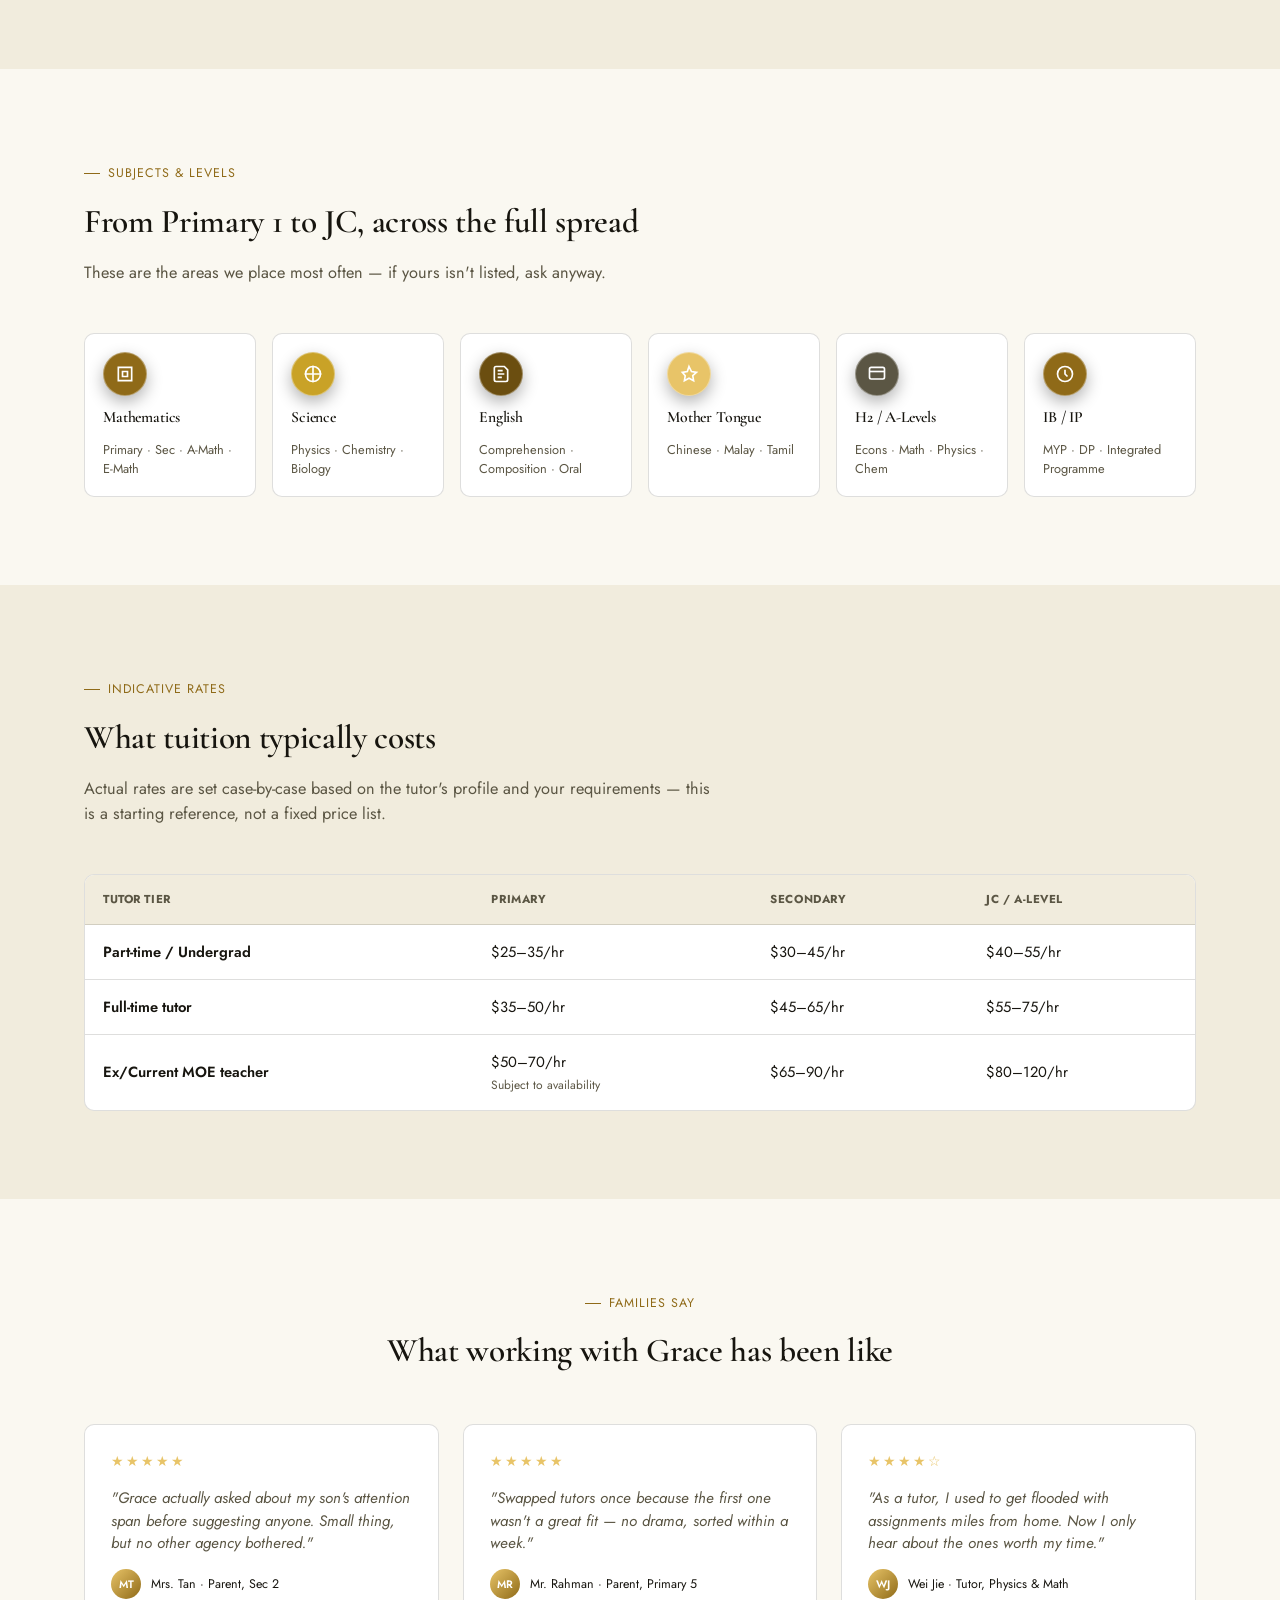
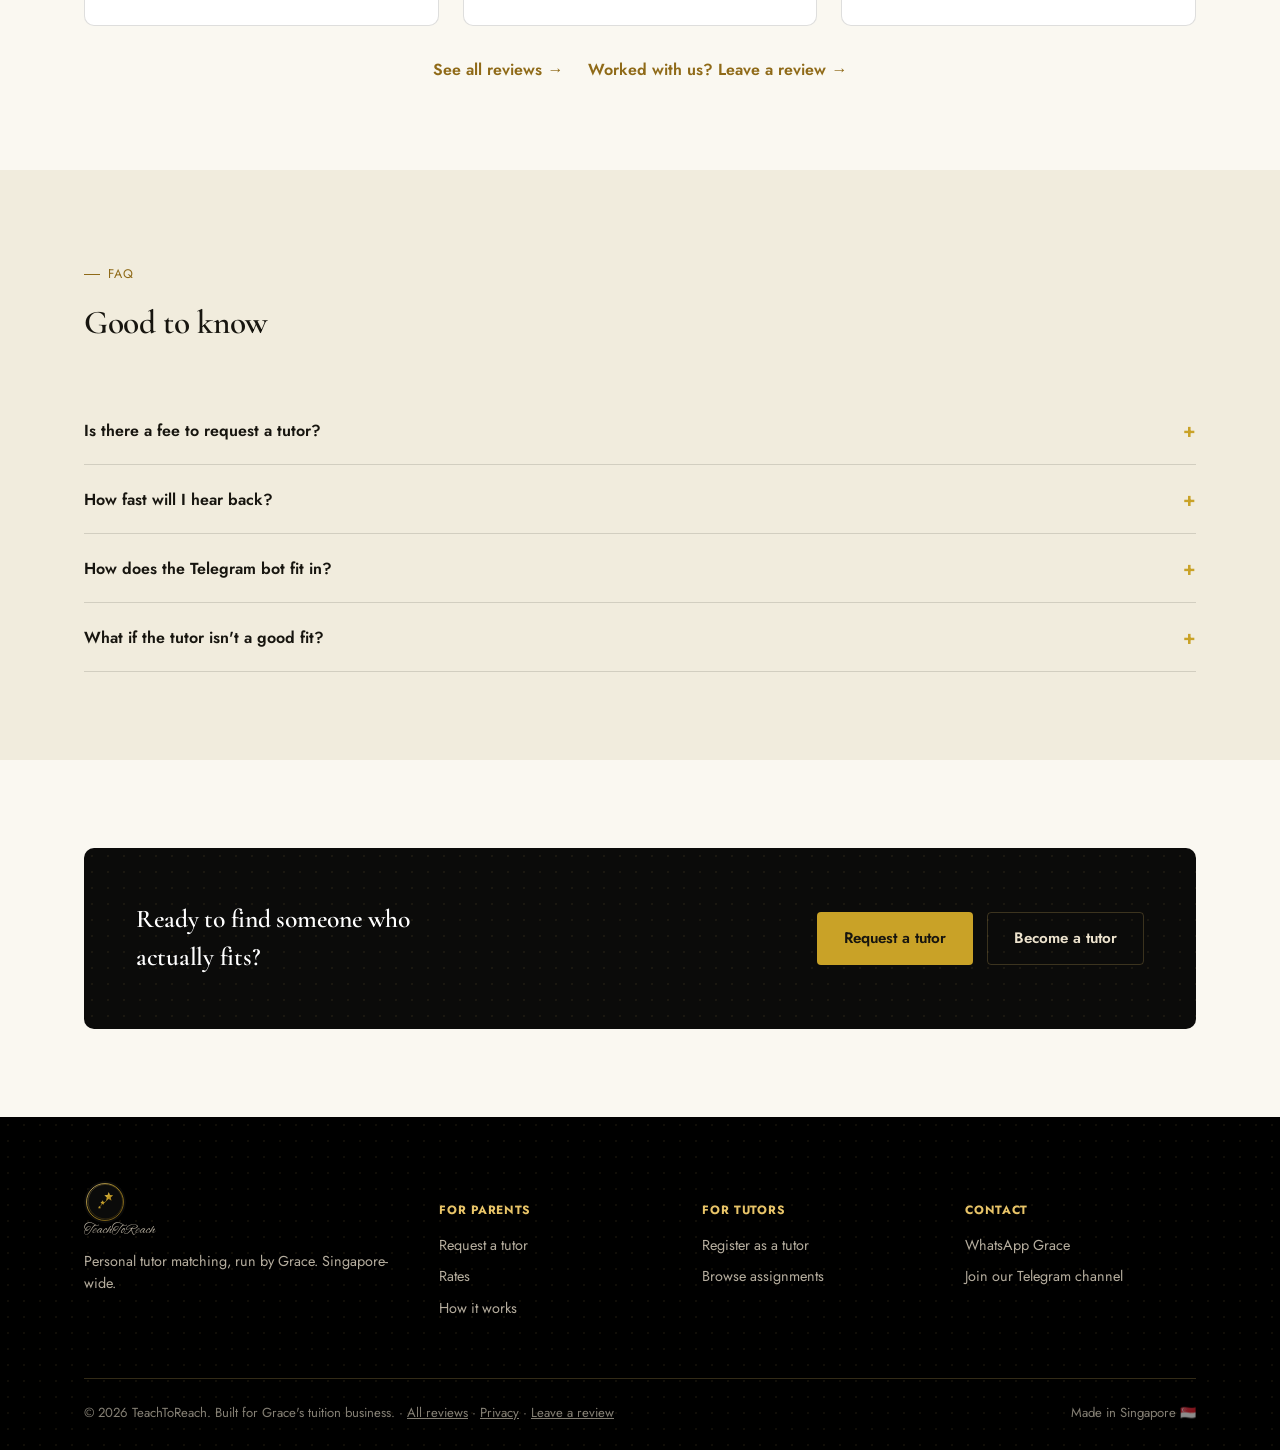
==== commit 3751b53d: "Add review screenshot support and a full reviews wall page Grace can now drag-and-drop chat screensh" ====
--- a/index.html
+++ b/index.html
@@ -18,7 +18,7 @@
 <meta name="twitter:description" content="Grace matches Singapore families with the right tutor — and soon, tutors get matched to assignments that actually fit them, straight on Telegram.">
 <meta name="twitter:image" content="https://teach-to-reach.netlify.app/assets/og-image.png">
 <link rel="icon" href="assets/logo.svg" type="image/svg+xml">
-<link rel="stylesheet" href="css/styles.css?v=9">
+<link rel="stylesheet" href="css/styles.css?v=10">
 </head>
 <body>
 
@@ -216,7 +216,8 @@
         <div class="who"><span class="avatar">WJ</span> Wei Jie · Tutor, Physics &amp; Math</div>
       </div>
     </div>
-    <p style="text-align:center;margin-top:32px;">
+    <p style="text-align:center;margin-top:32px;display:flex;gap:24px;justify-content:center;flex-wrap:wrap;">
+      <a href="reviews.html" class="btn-ghost">See all reviews</a>
       <a href="leave-a-review.html" class="btn-ghost">Worked with us? Leave a review</a>
     </p>
   </div>
@@ -286,12 +287,12 @@
       </div>
     </div>
     <div class="foot-bottom">
-      <span>© 2026 TeachToReach. Built for Grace's tuition business. · <a href="privacy.html" style="text-decoration:underline;">Privacy</a> · <a href="leave-a-review.html" style="text-decoration:underline;">Leave a review</a></span>
+      <span>© 2026 TeachToReach. Built for Grace's tuition business. · <a href="reviews.html" style="text-decoration:underline;">All reviews</a> · <a href="privacy.html" style="text-decoration:underline;">Privacy</a> · <a href="leave-a-review.html" style="text-decoration:underline;">Leave a review</a></span>
       <span>Made in Singapore 🇸🇬</span>
     </div>
   </div>
 </footer>
 
-<script src="js/main.js?v=9"></script>
+<script src="js/main.js?v=10"></script>
 </body>
 </html>
--- a/css/styles.css
+++ b/css/styles.css
@@ -340,7 +340,14 @@
 .testi .stars{ color:var(--marigold); letter-spacing:2px; font-size:0.9rem; }
 .testi p{ font-size:0.95rem; color:var(--ink-soft); font-style:italic; }
 .testi .who{ font-family:var(--font-mono); font-size:0.78rem; color:var(--ink); }
+.testi-screenshot{
+  width:100%; border-radius:var(--radius-s); border:1px solid var(--line);
+  cursor:pointer; transition:opacity .15s ease;
+}
+.testi-screenshot:hover{ opacity:0.88; }
 @media (max-width:880px){ .testi-grid{ grid-template-columns:1fr; } }
+.all-reviews-grid{ display:grid; grid-template-columns:repeat(3,1fr); gap:24px; }
+@media (max-width:880px){ .all-reviews-grid{ grid-template-columns:1fr; } }
 
 /* ---------- FAQ ---------- */
 .faq-item{ border-bottom:1px solid var(--line); }
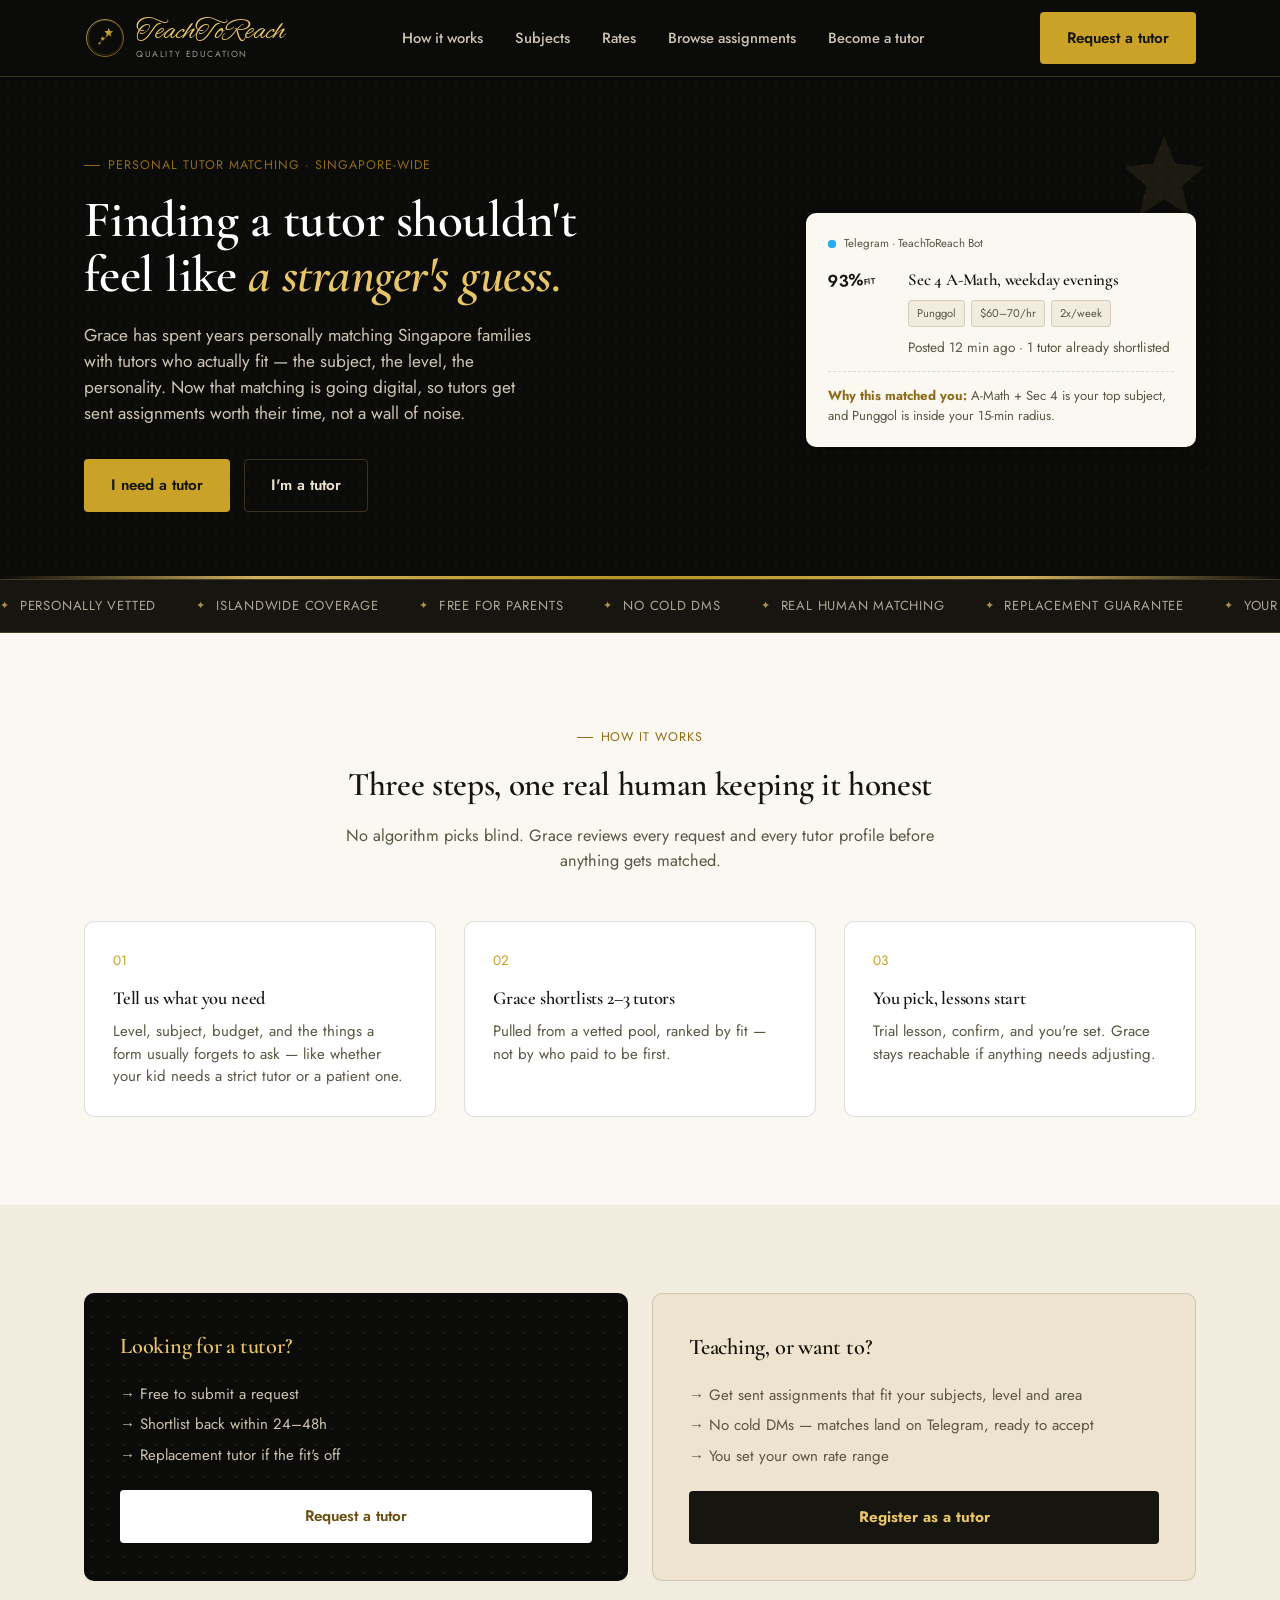
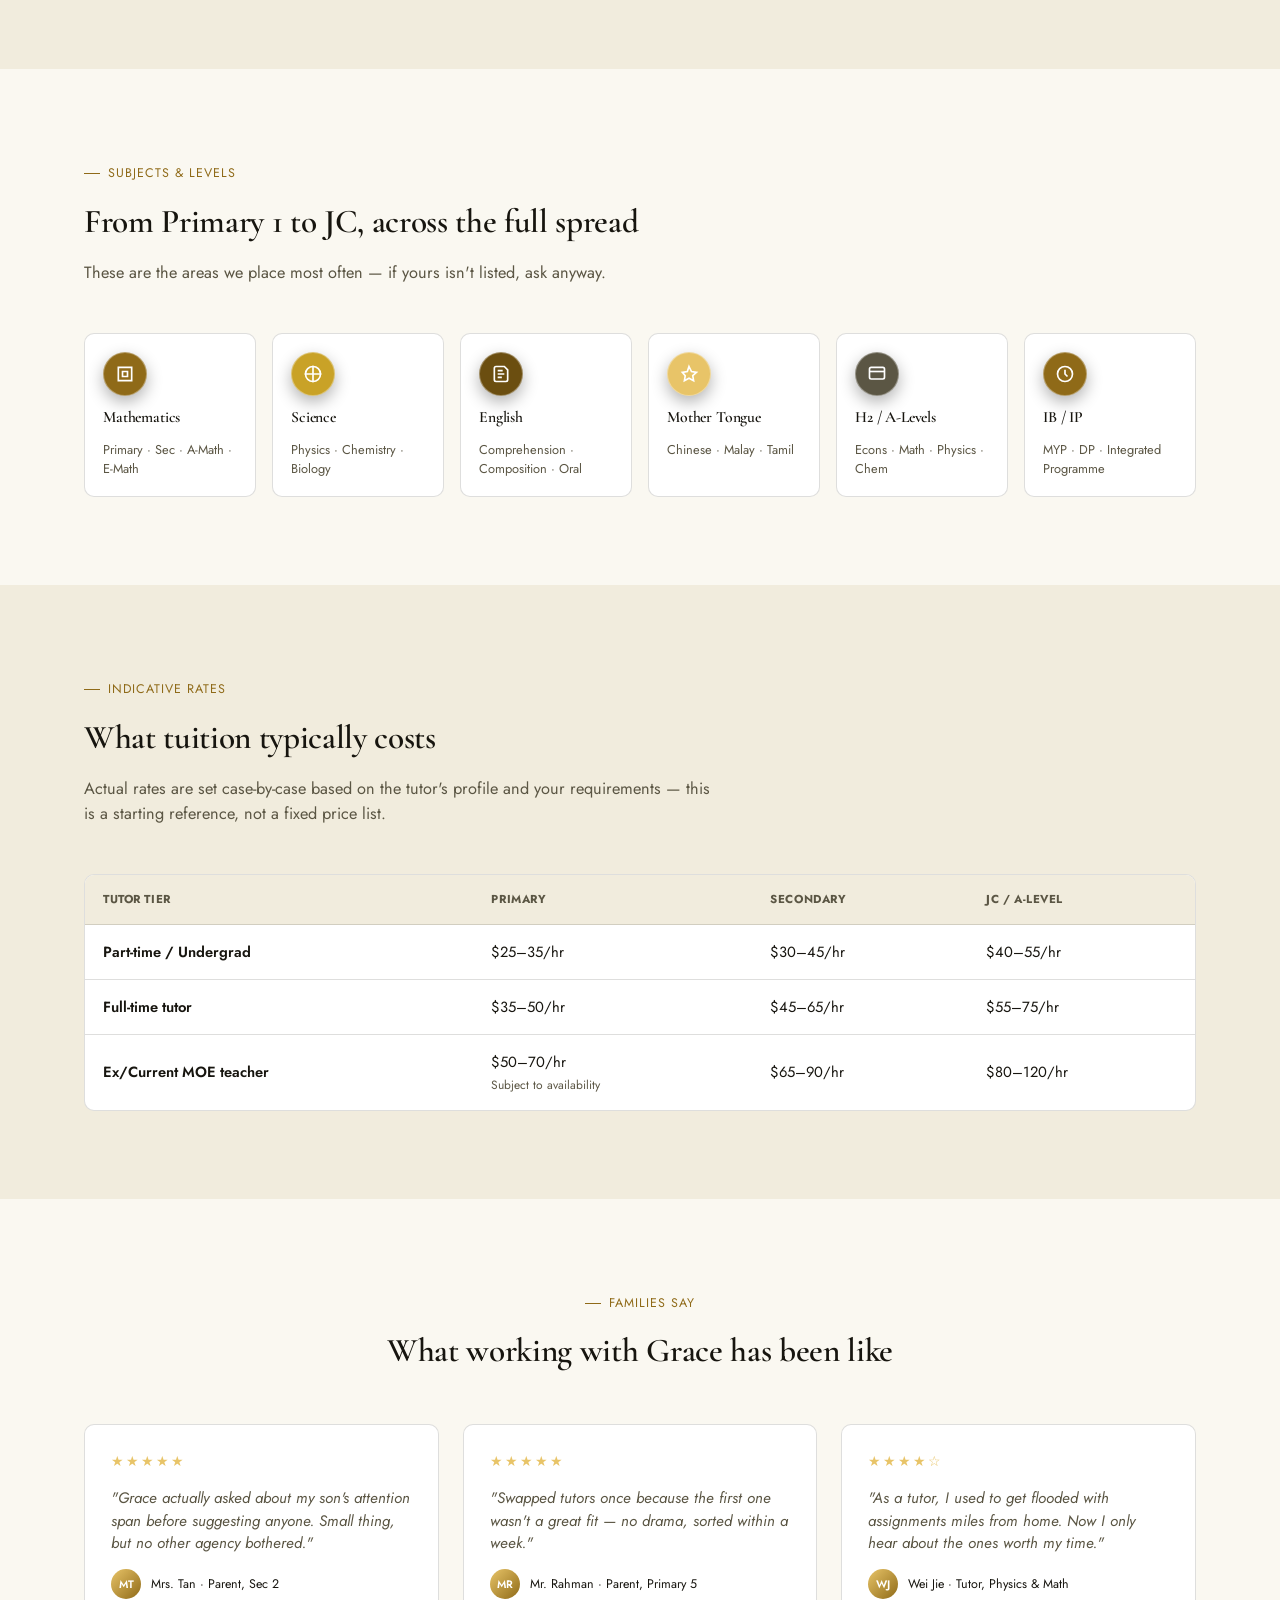
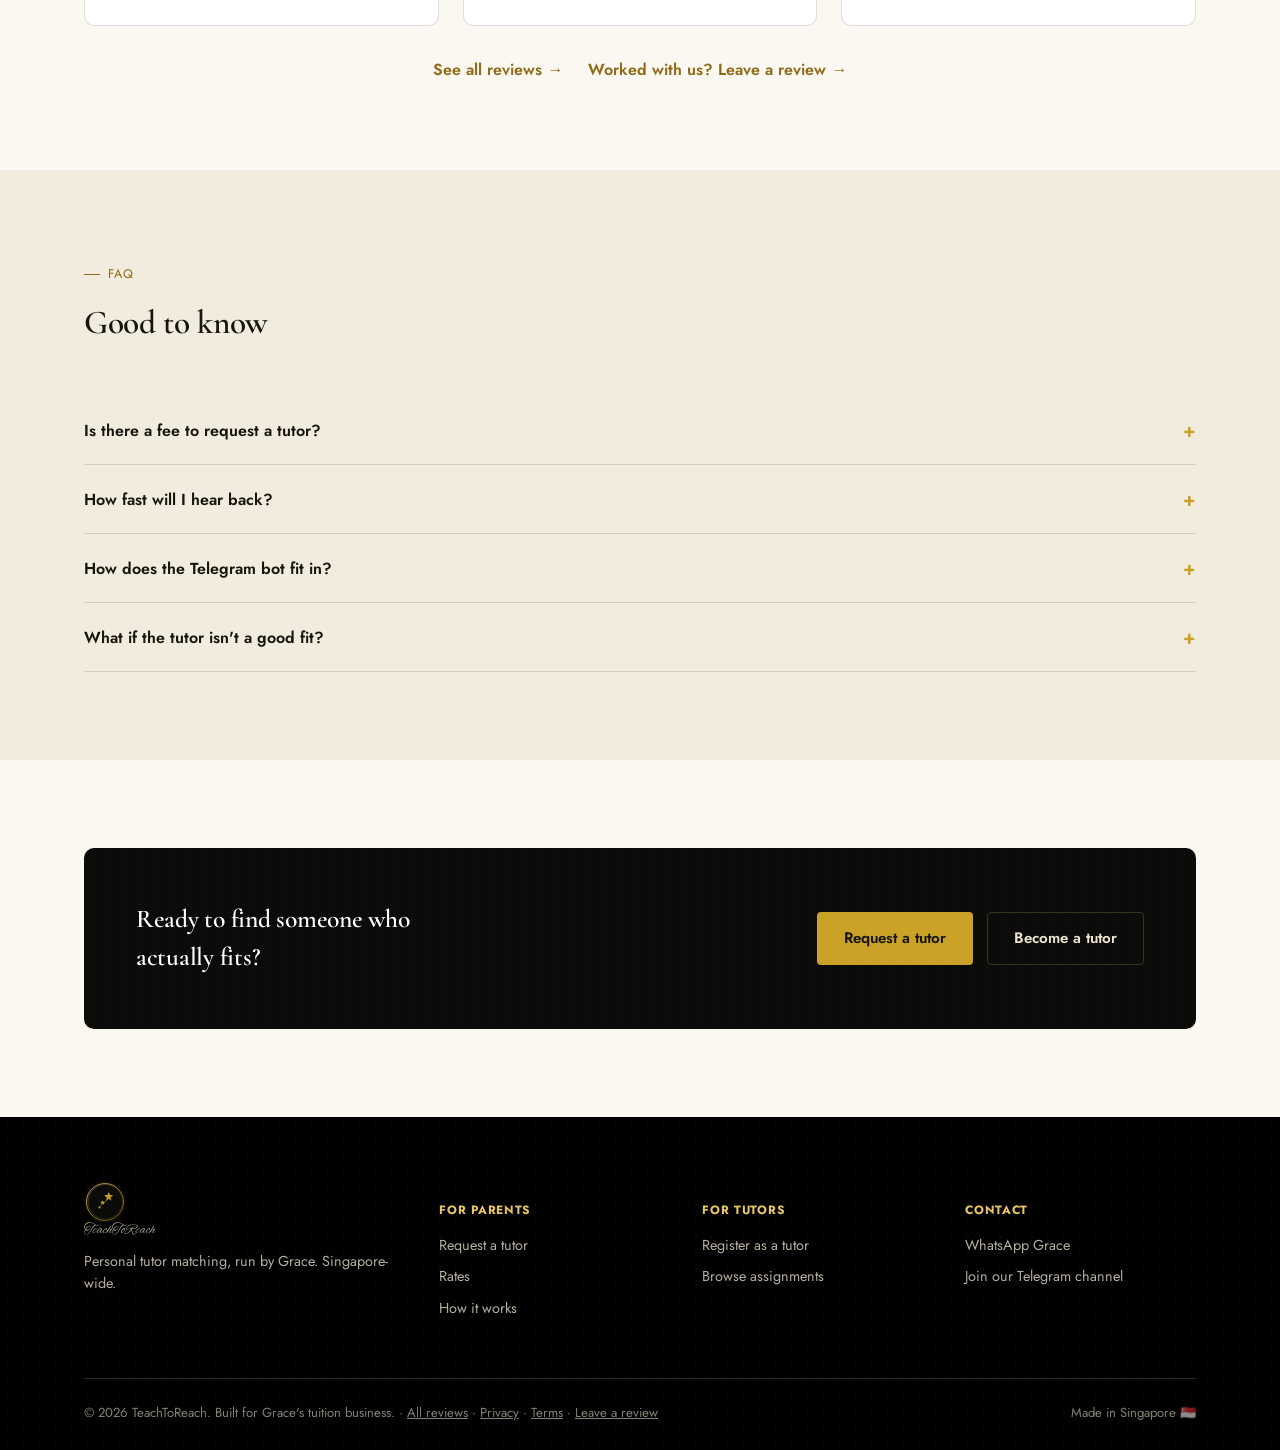
==== commit 91f60e97: "Add 404 page, Terms of Service, and fix sitemap gaps - 404.html: on-brand not-found page (noindex, l" ====
--- a/index.html
+++ b/index.html
@@ -287,7 +287,7 @@
       </div>
     </div>
     <div class="foot-bottom">
-      <span>© 2026 TeachToReach. Built for Grace's tuition business. · <a href="reviews.html" style="text-decoration:underline;">All reviews</a> · <a href="privacy.html" style="text-decoration:underline;">Privacy</a> · <a href="leave-a-review.html" style="text-decoration:underline;">Leave a review</a></span>
+      <span>© 2026 TeachToReach. Built for Grace's tuition business. · <a href="reviews.html" style="text-decoration:underline;">All reviews</a> · <a href="privacy.html" style="text-decoration:underline;">Privacy</a> · <a href="terms.html" style="text-decoration:underline;">Terms</a> · <a href="leave-a-review.html" style="text-decoration:underline;">Leave a review</a></span>
       <span>Made in Singapore 🇸🇬</span>
     </div>
   </div>
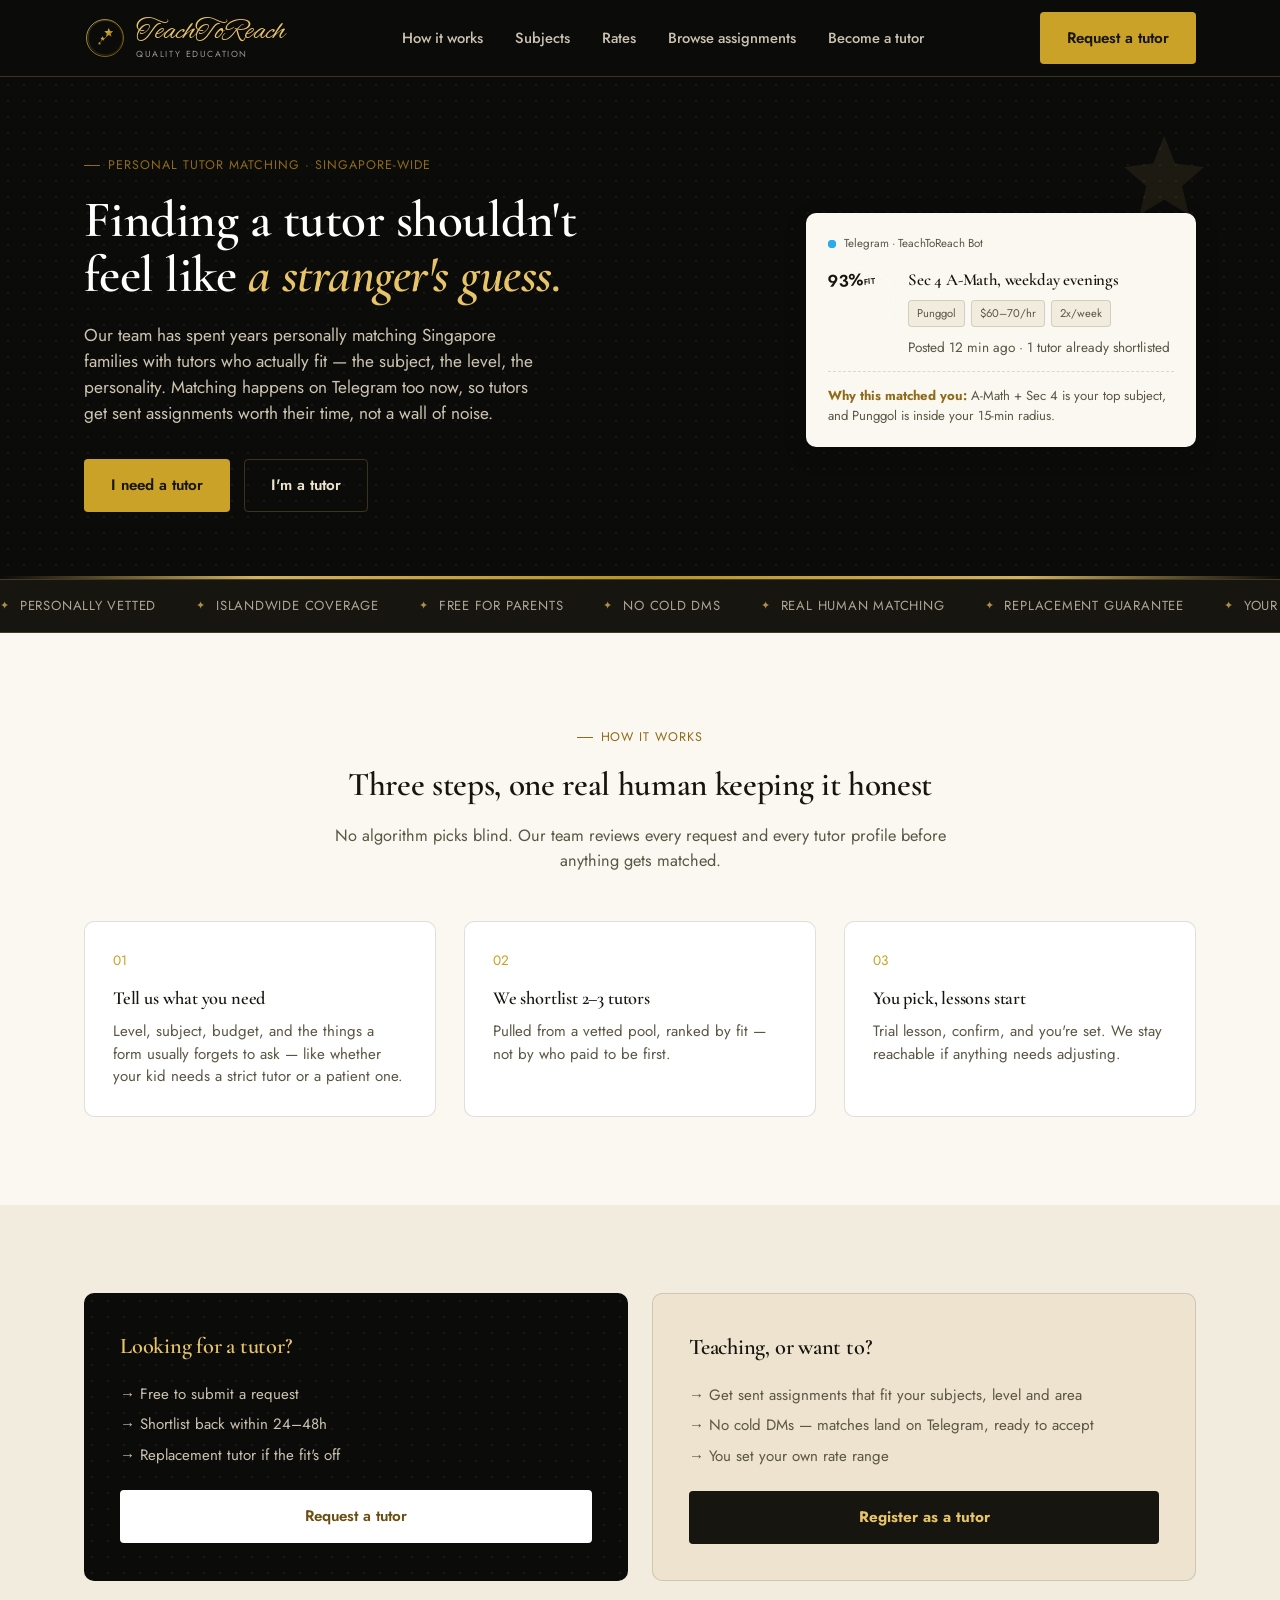
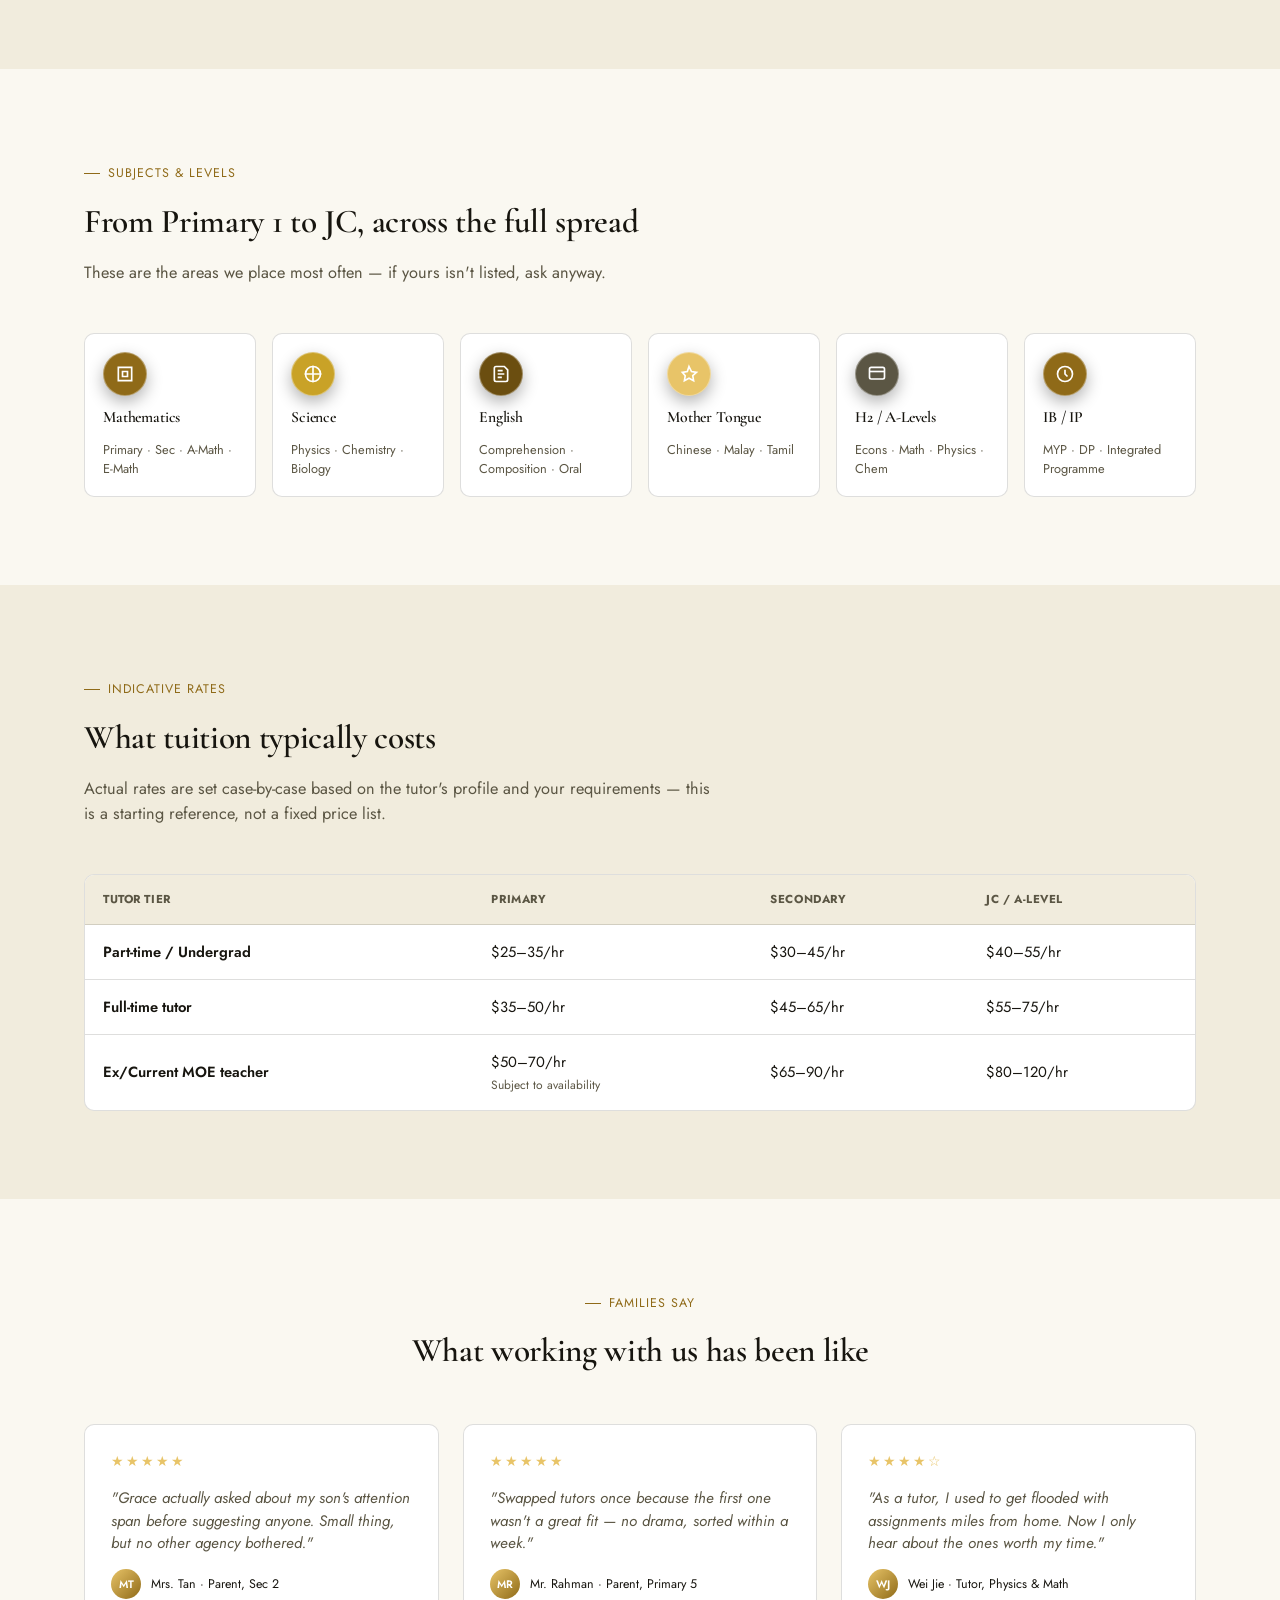
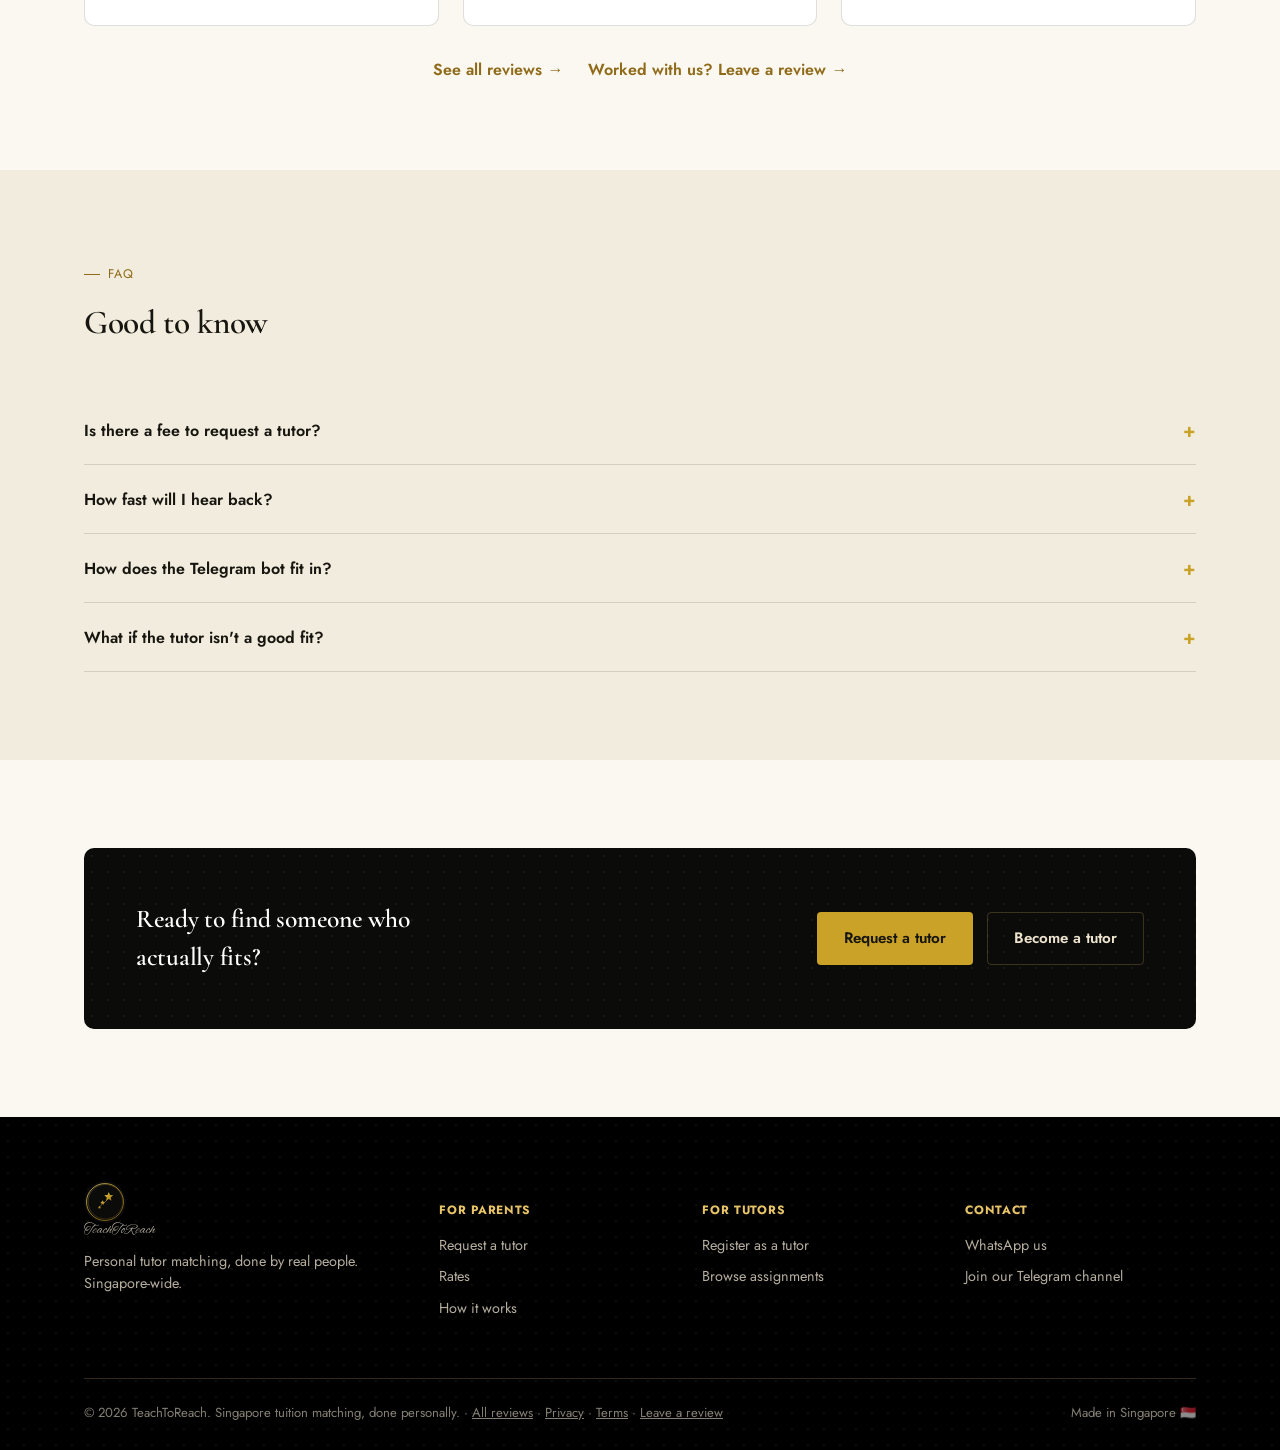
==== commit ae0cc512: "Rebrand site copy from "Grace" to "our team" Replaces the named-individual framing across every page" ====
--- a/index.html
+++ b/index.html
@@ -4,18 +4,18 @@
 <meta charset="UTF-8">
 <meta name="viewport" content="width=device-width, initial-scale=1.0">
 <title>TeachToReach — Personal tutor matching in Singapore</title>
-<meta name="description" content="Grace matches Singapore families with the right tutor — and soon, tutors get matched to assignments that actually fit them, straight on Telegram.">
+<meta name="description" content="Our team matches Singapore families with the right tutor — and tutors get matched to assignments that actually fit them, straight on Telegram.">
 <meta property="og:type" content="website">
 <meta property="og:site_name" content="TeachToReach">
 <meta property="og:title" content="TeachToReach — Personal tutor matching in Singapore">
-<meta property="og:description" content="Grace matches Singapore families with the right tutor — and soon, tutors get matched to assignments that actually fit them, straight on Telegram.">
+<meta property="og:description" content="Our team matches Singapore families with the right tutor — and tutors get matched to assignments that actually fit them, straight on Telegram.">
 <meta property="og:image" content="https://teach-to-reach.netlify.app/assets/og-image.png">
 <meta property="og:image:width" content="1200">
 <meta property="og:image:height" content="630">
 <meta property="og:url" content="https://teach-to-reach.netlify.app/">
 <meta name="twitter:card" content="summary_large_image">
 <meta name="twitter:title" content="TeachToReach — Personal tutor matching in Singapore">
-<meta name="twitter:description" content="Grace matches Singapore families with the right tutor — and soon, tutors get matched to assignments that actually fit them, straight on Telegram.">
+<meta name="twitter:description" content="Our team matches Singapore families with the right tutor — and tutors get matched to assignments that actually fit them, straight on Telegram.">
 <meta name="twitter:image" content="https://teach-to-reach.netlify.app/assets/og-image.png">
 <link rel="icon" href="assets/logo.svg" type="image/svg+xml">
 <link rel="stylesheet" href="css/styles.css?v=10">
@@ -49,7 +49,7 @@
     <div>
       <span class="eyebrow hero-enter d1">Personal tutor matching · Singapore-wide</span>
       <h1 class="hero-enter d2">Finding a tutor shouldn't feel like <em>a stranger's guess.</em></h1>
-      <p class="lead hero-enter d3">Grace has spent years personally matching Singapore families with tutors who actually fit — the subject, the level, the personality. Now that matching is going digital, so tutors get sent assignments worth their time, not a wall of noise.</p>
+      <p class="lead hero-enter d3">Our team has spent years personally matching Singapore families with tutors who actually fit — the subject, the level, the personality. Matching happens on Telegram too now, so tutors get sent assignments worth their time, not a wall of noise.</p>
       <div class="hero-ctas hero-enter d4">
         <a href="request-tutor.html" class="btn btn-coral">I need a tutor</a>
         <a href="become-tutor.html" class="btn btn-outline-dark">I'm a tutor</a>
@@ -88,7 +88,7 @@
     <div class="section-head center" style="margin-left:auto;margin-right:auto;">
       <span class="eyebrow">How it works</span>
       <h2>Three steps, one real human keeping it honest</h2>
-      <p>No algorithm picks blind. Grace reviews every request and every tutor profile before anything gets matched.</p>
+      <p>No algorithm picks blind. Our team reviews every request and every tutor profile before anything gets matched.</p>
     </div>
     <div class="steps reveal">
       <div class="step">
@@ -98,13 +98,13 @@
       </div>
       <div class="step">
         <span class="n">02</span>
-        <h3>Grace shortlists 2–3 tutors</h3>
+        <h3>We shortlist 2–3 tutors</h3>
         <p>Pulled from a vetted pool, ranked by fit — not by who paid to be first.</p>
       </div>
       <div class="step">
         <span class="n">03</span>
         <h3>You pick, lessons start</h3>
-        <p>Trial lesson, confirm, and you're set. Grace stays reachable if anything needs adjusting.</p>
+        <p>Trial lesson, confirm, and you're set. We stay reachable if anything needs adjusting.</p>
       </div>
     </div>
   </div>
@@ -197,7 +197,7 @@
   <div class="container">
     <div class="section-head center" style="margin-left:auto;margin-right:auto;">
       <span class="eyebrow">Families say</span>
-      <h2>What working with Grace has been like</h2>
+      <h2>What working with us has been like</h2>
     </div>
     <div class="testi-grid reveal">
       <div class="testi">
@@ -244,7 +244,7 @@
       </div>
       <div class="faq-item">
         <button class="faq-q">What if the tutor isn't a good fit? <span class="plus">+</span></button>
-        <div class="faq-a"><p>Let Grace know within the first couple of lessons and she'll find a replacement — no extra agency fee for the swap.</p></div>
+        <div class="faq-a"><p>Let us know within the first couple of lessons and we'll find a replacement — no extra agency fee for the swap.</p></div>
       </div>
     </div>
   </div>
@@ -267,7 +267,7 @@
     <div class="footer-grid">
       <div>
         <a href="index.html" class="logo" style="margin-bottom:14px;"><img src="assets/logo.svg" alt="TeachToReach" class="mark">TeachToReach</a>
-        <p>Personal tutor matching, run by Grace. Singapore-wide.</p>
+        <p>Personal tutor matching, done by real people. Singapore-wide.</p>
       </div>
       <div>
         <h5>For parents</h5>
@@ -282,12 +282,12 @@
       </div>
       <div>
         <h5>Contact</h5>
-        <a href="#">WhatsApp Grace</a>
+        <a href="#">WhatsApp us</a>
         <a href="https://t.me/tuitionassignmentsttrsg" target="_blank" rel="noopener">Join our Telegram channel</a>
       </div>
     </div>
     <div class="foot-bottom">
-      <span>© 2026 TeachToReach. Built for Grace's tuition business. · <a href="reviews.html" style="text-decoration:underline;">All reviews</a> · <a href="privacy.html" style="text-decoration:underline;">Privacy</a> · <a href="terms.html" style="text-decoration:underline;">Terms</a> · <a href="leave-a-review.html" style="text-decoration:underline;">Leave a review</a></span>
+      <span>© 2026 TeachToReach. Singapore tuition matching, done personally. · <a href="reviews.html" style="text-decoration:underline;">All reviews</a> · <a href="privacy.html" style="text-decoration:underline;">Privacy</a> · <a href="terms.html" style="text-decoration:underline;">Terms</a> · <a href="leave-a-review.html" style="text-decoration:underline;">Leave a review</a></span>
       <span>Made in Singapore 🇸🇬</span>
     </div>
   </div>
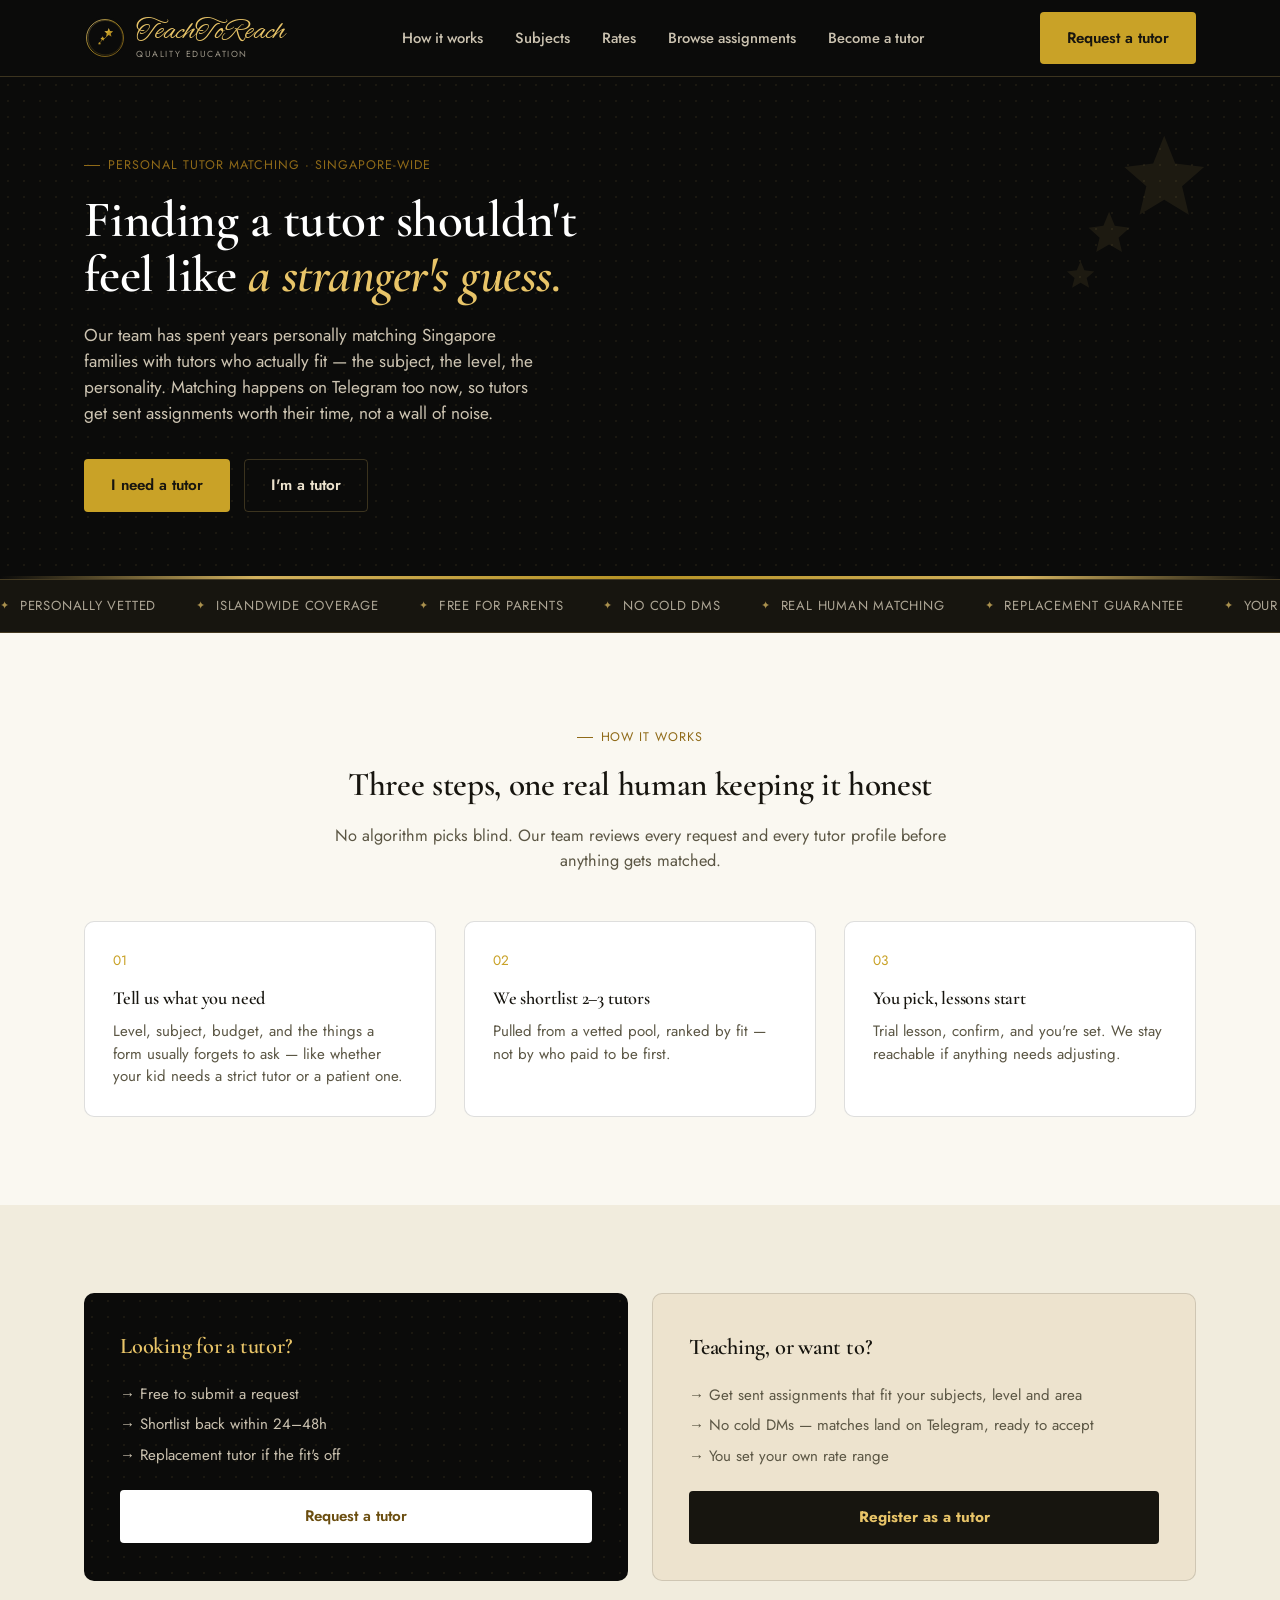
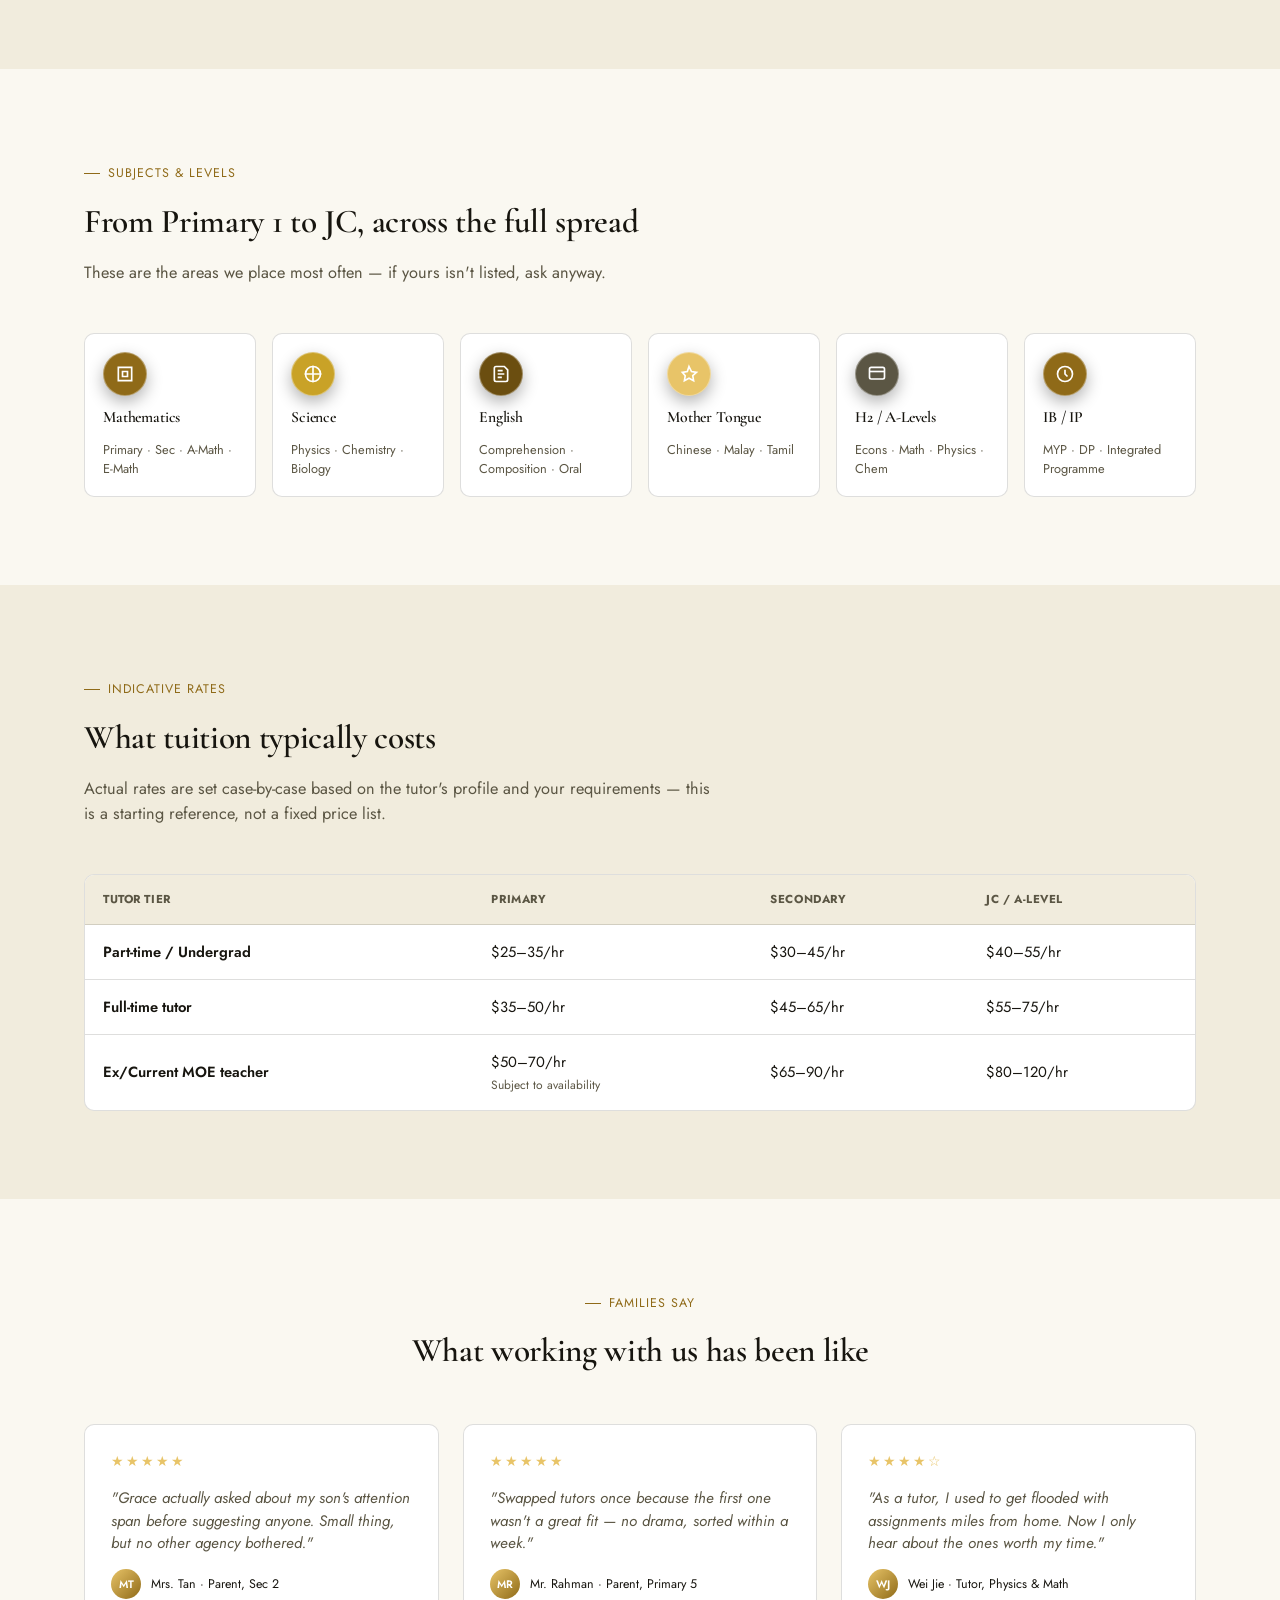
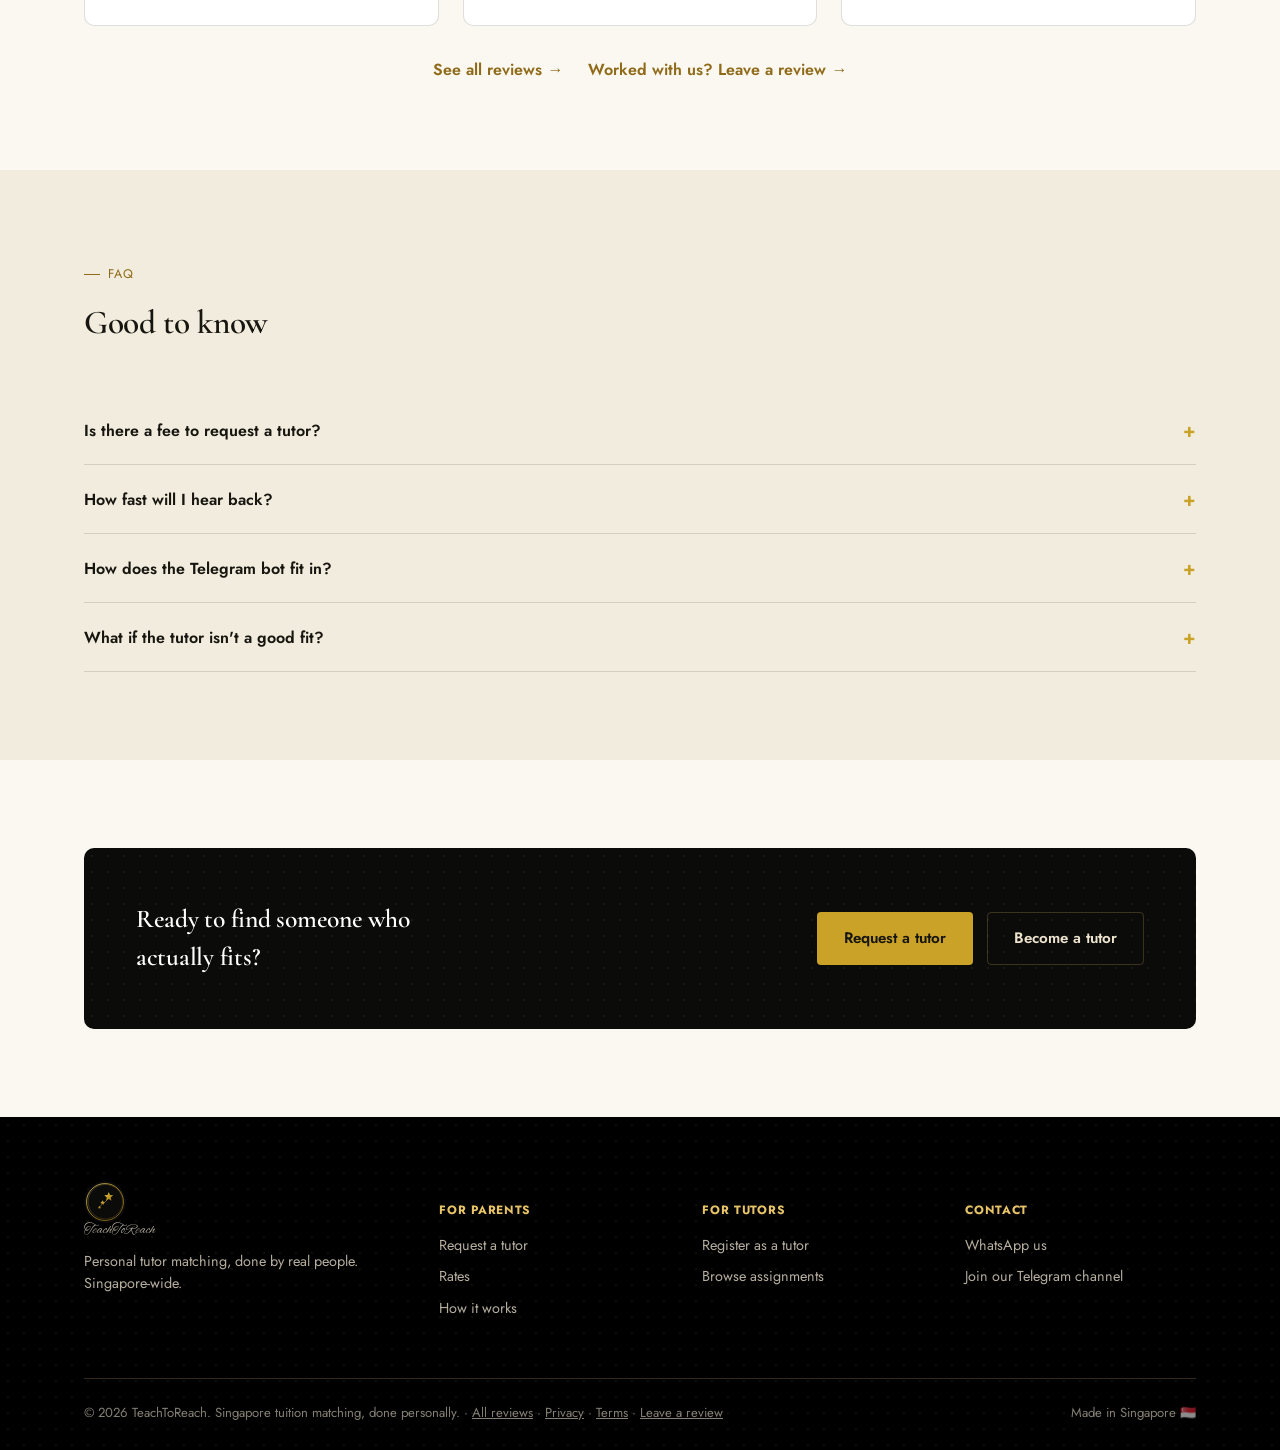
==== commit 8152213b: "Replace fake "matched to you" hero card with a real live one The homepage hero showed a hardcoded mo" ====
--- a/index.html
+++ b/index.html
@@ -56,21 +56,17 @@
       </div>
     </div>
 
-    <div class="match-card hero-enter d5">
+    <div class="match-card hero-enter d5" id="hero-match-card">
       <div class="tg-strip"><span class="tg-dot"></span> Telegram · TeachToReach Bot</div>
       <div class="row">
-        <div class="tile-score high"><span class="num">93%</span><span class="lbl">FIT</span></div>
+        <div class="tile-score high"><span class="num" id="hero-card-badge-num">●</span><span class="lbl" id="hero-card-badge-lbl">OPEN</span></div>
         <div>
-          <h4>Sec 4 A-Math, weekday evenings</h4>
-          <div class="tags">
-            <span class="tag">Punggol</span>
-            <span class="tag">$60–70/hr</span>
-            <span class="tag">2x/week</span>
-          </div>
-          <p class="meta">Posted 12 min ago · 1 tutor already shortlisted</p>
+          <h4 id="hero-card-title">Loading a live assignment…</h4>
+          <div class="tags" id="hero-card-tags"></div>
+          <p class="meta" id="hero-card-meta"></p>
         </div>
       </div>
-      <div class="why"><b>Why this matched you:</b> A-Math + Sec 4 is your top subject, and Punggol is inside your 15-min radius.</div>
+      <div class="why" id="hero-card-why"></div>
     </div>
   </div>
   <div class="tile-divider"></div>
